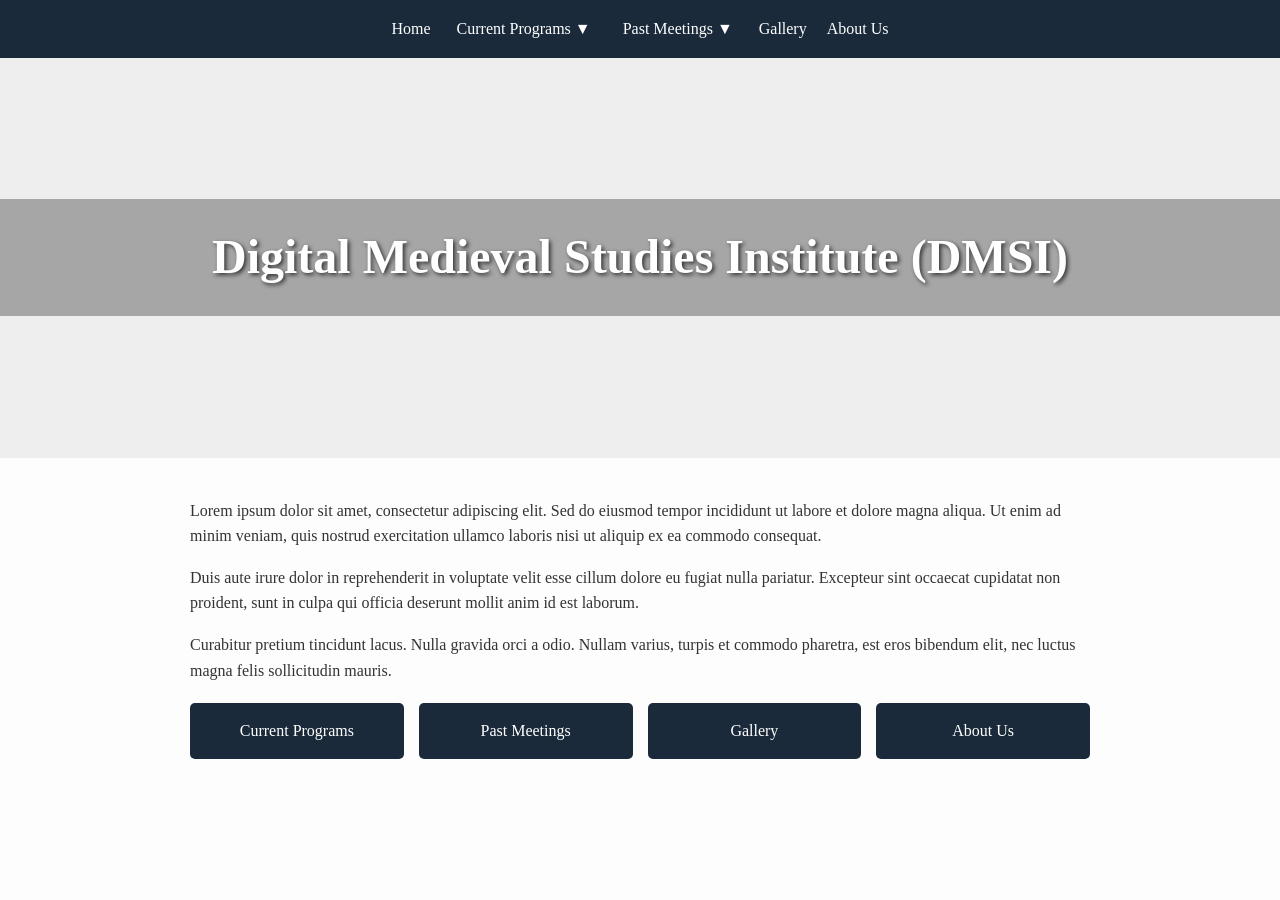
==== index.html @ 6b71382d "Add initial HTML structure for the homepage" ====
<!DOCTYPE html>
<html lang="en">
<head>
    <link rel="stylesheet" href="style.css">
    <title>DMSI | Home</title>
</head>
<body>
    <nav class="navbar">
        <a href="index.html">Home</a>
        <div class="dropdown">
            <button class="dropbtn">Current Programs ▼</button>
            <div class="dropdown-content">
                <a href="kalamazoo-2026.html">Kalamazoo 2026</a>
                <a href="leeds-2026.html">Leeds 2026</a>
            </div>
        </div>
        <div class="dropdown">
            <button class="dropbtn">Past Meetings ▼</button>
            <div class="dropdown-content">
                <a href="past-meetings.html">All Past Meetings</a>
                <a href="harvard-2025.html">Harvard 2025</a>
                <a href="leeds-2025.html">Leeds 2025</a>
            </div>
        </div>
        <a href="gallery.html">Gallery</a>
        <a href="about.html">About Us</a>
    </nav>

    <header class="hero" style="background-image: url('logo.png');">
        <h1>Digital Medieval Studies Institute (DMSI)</h1>
    </header>

    <main class="container">
        <p>Lorem ipsum dolor sit amet, consectetur adipiscing elit. Sed do eiusmod tempor incididunt ut labore et dolore magna aliqua. Ut enim ad minim veniam, quis nostrud exercitation ullamco laboris nisi ut aliquip ex ea commodo consequat.</p>
        <p>Duis aute irure dolor in reprehenderit in voluptate velit esse cillum dolore eu fugiat nulla pariatur. Excepteur sint occaecat cupidatat non proident, sunt in culpa qui officia deserunt mollit anim id est laborum.</p>
        <p>Curabitur pretium tincidunt lacus. Nulla gravida orci a odio. Nullam varius, turpis et commodo pharetra, est eros bibendum elit, nec luctus magna felis sollicitudin mauris.</p>
        
        <div class="btn-grid">
            <a href="kalamazoo-2026.html" class="button">Current Programs</a>
            <a href="past-meetings.html" class="button">Past Meetings</a>
            <a href="gallery.html" class="button">Gallery</a>
            <a href="about.html" class="button">About Us</a>
        </div>
    </main>
</body>
</html>
---- style.css ----
body { font-family: 'Georgia', serif; line-height: 1.6; margin: 0; color: #333; background: #fdfdfd; }
.navbar { background: #1a2a3a; padding: 1rem; display: flex; gap: 20px; justify-content: center; position: sticky; top: 0; z-index: 1000; }
.navbar a, .dropbtn { color: white; text-decoration: none; font-size: 16px; background: none; border: none; cursor: pointer; font-family: inherit; }
.dropdown { position: relative; display: inline-block; }
.dropdown-content { display: none; position: absolute; background: #f9f9f9; min-width: 200px; box-shadow: 0px 8px 16px rgba(0,0,0,0.2); z-index: 1; }
.dropdown-content a { color: #1a2a3a; padding: 12px 16px; display: block; text-align: left; }
.dropdown-content a:hover { background-color: #eee; }
.dropdown:hover .dropdown-content { display: block; }
.hero { background: #eee; height: 400px; display: flex; align-items: center; justify-content: center; background-size: cover; background-position: center; color: white; text-align: center; }
.hero h1 { font-size: 3rem; text-shadow: 2px 2px 4px rgba(0,0,0,0.7); background: rgba(0,0,0,0.3); padding: 20px; width: 100%; }
.container { max-width: 900px; margin: 40px auto; padding: 0 20px; }
.btn-grid { display: grid; grid-template-columns: repeat(auto-fit, minmax(200px, 1fr)); gap: 15px; margin-top: 20px; }
.button { background: #1a2a3a; color: white; padding: 15px; text-align: center; text-decoration: none; border-radius: 5px; }
.bio-section { display: flex; align-items: center; gap: 20px; margin-bottom: 40px; }
.bio-thumb { width: 150px; height: 150px; border-radius: 50%; object-fit: cover; }
footer { text-align: center; padding: 40px; font-size: 0.9rem; color: #777; }
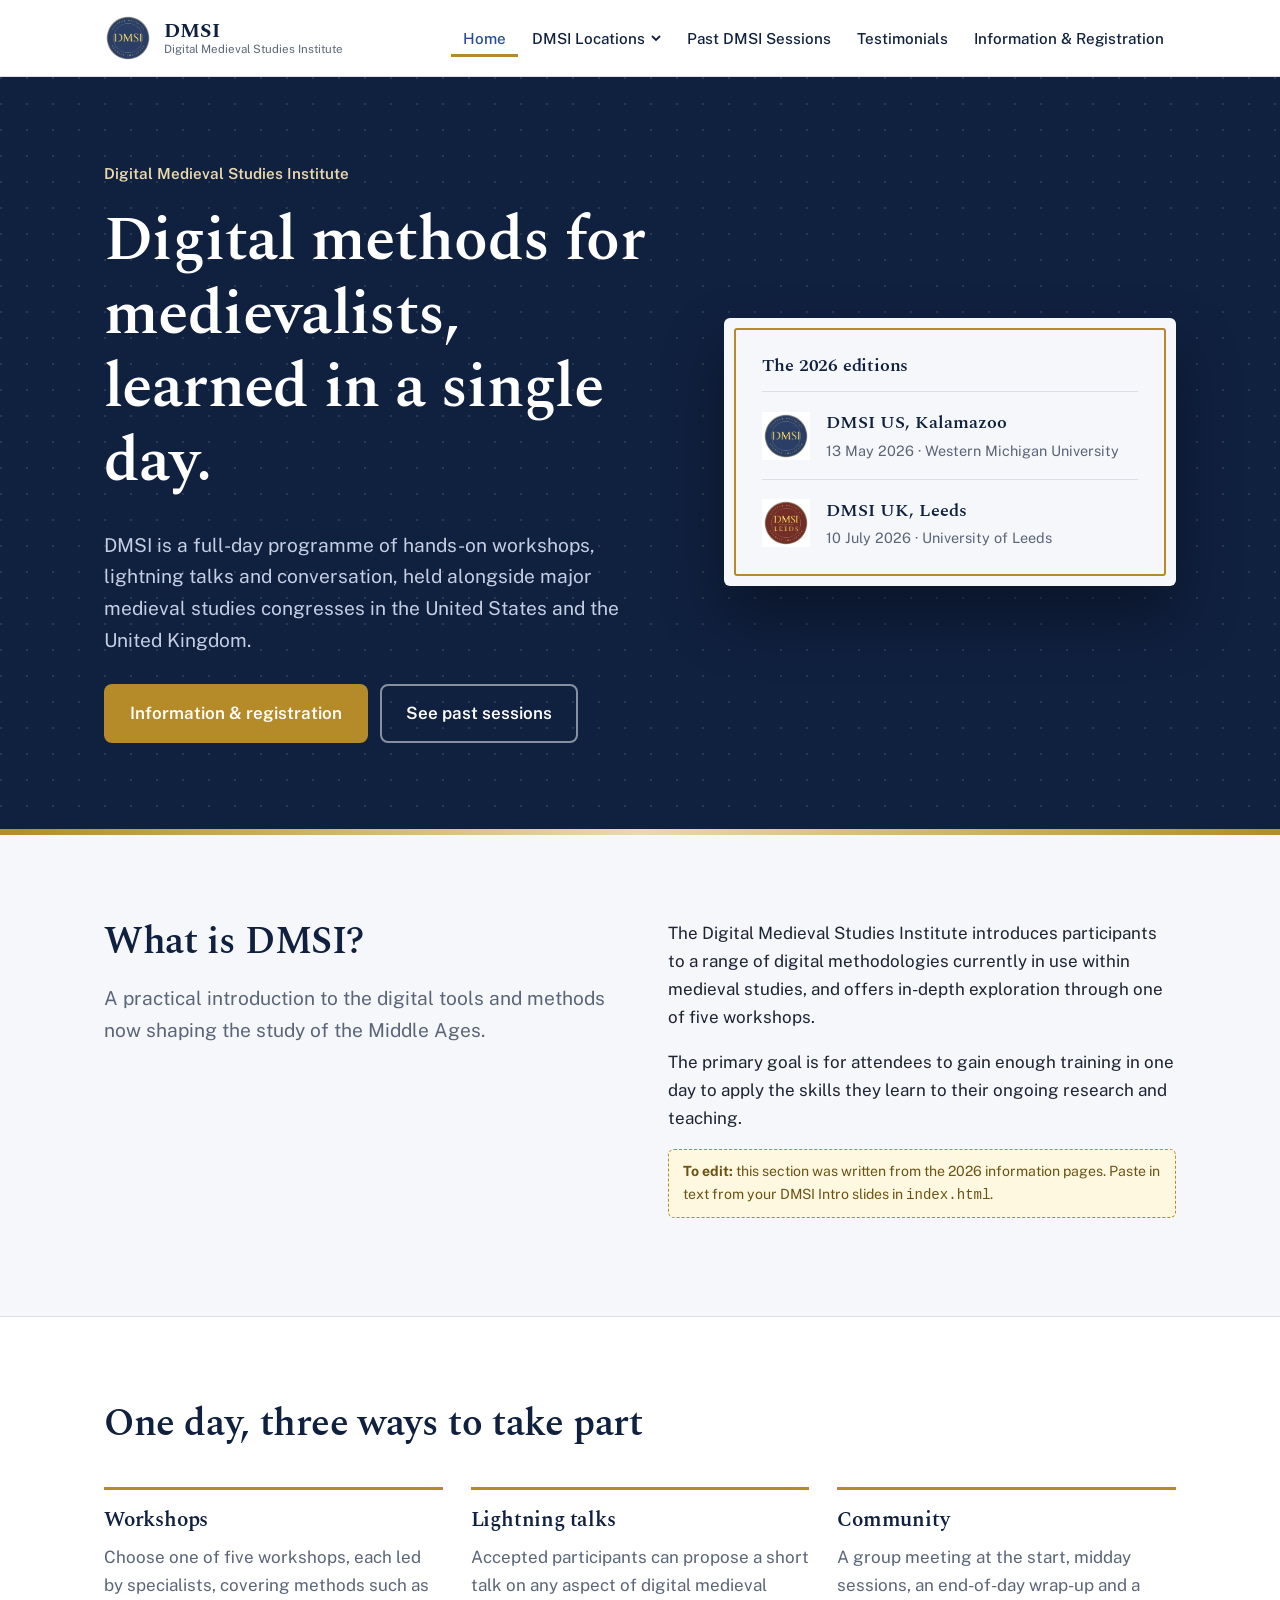
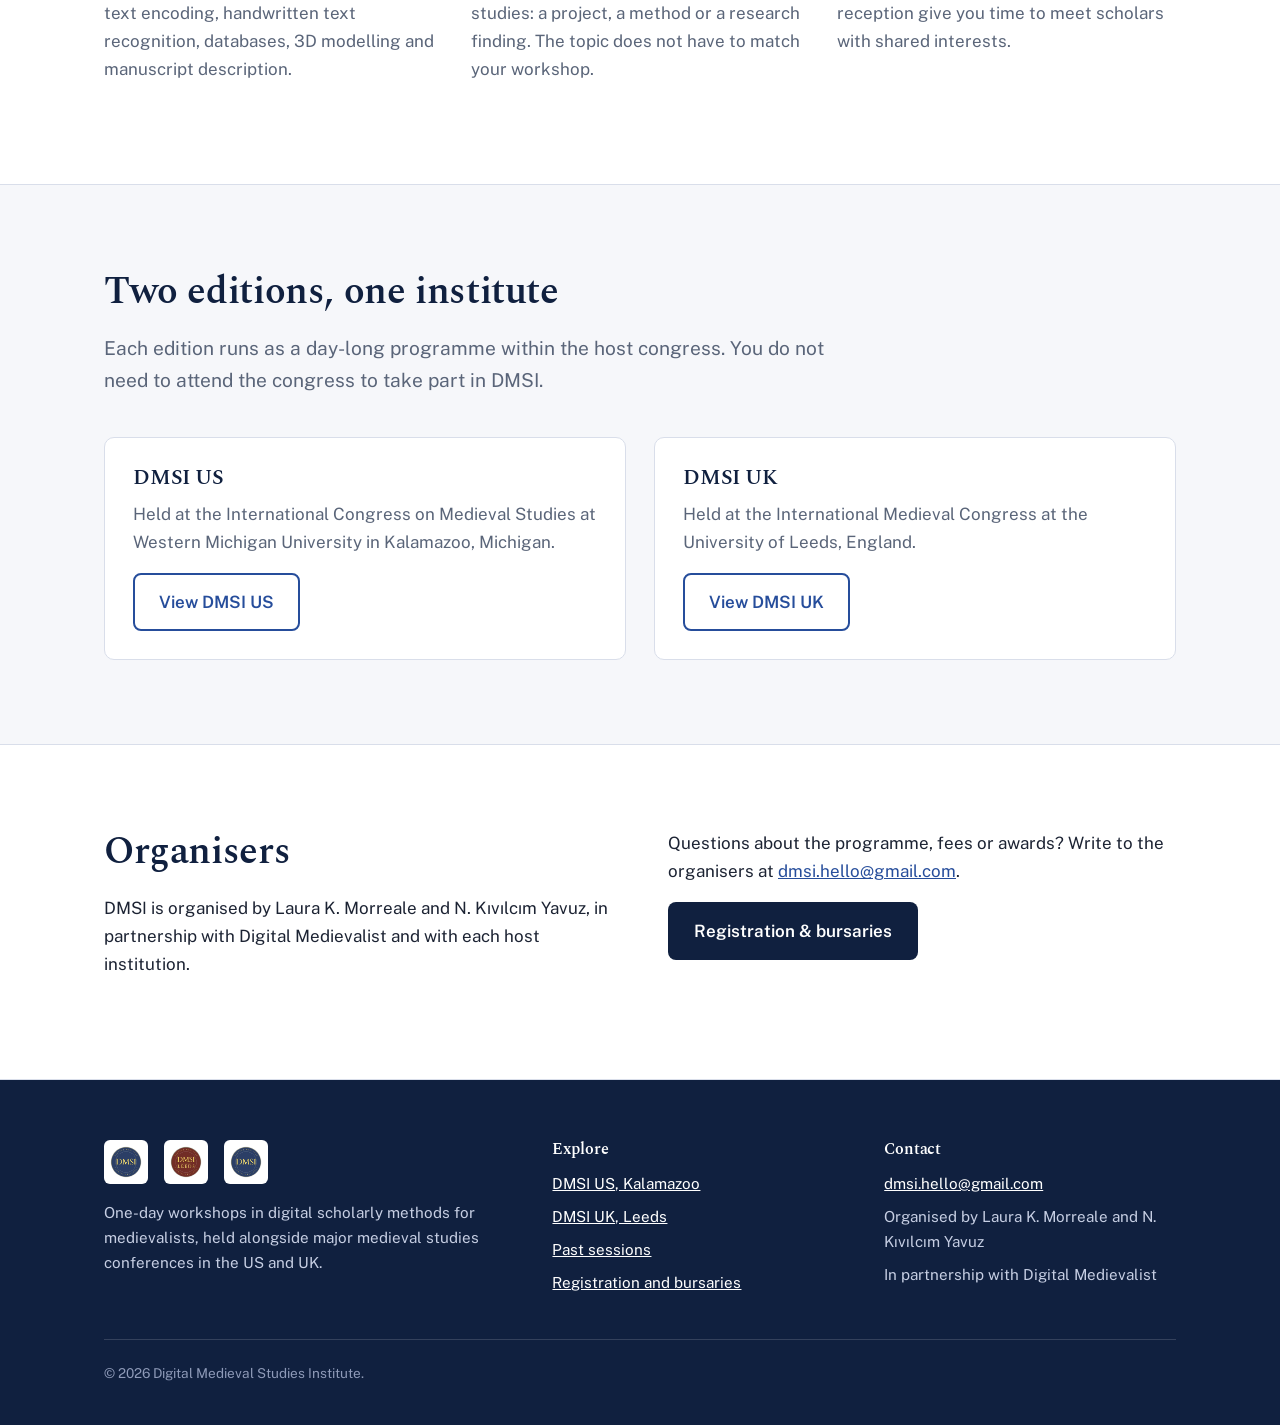
==== commit ff64e410: "Add files via upload" ====
--- a/index.html
+++ b/index.html
@@ -1,46 +1,109 @@
 <!DOCTYPE html>
 <html lang="en">
 <head>
-    <link rel="stylesheet" href="style.css">
-    <title>DMSI | Home</title>
+<meta charset="utf-8">
+<meta name="viewport" content="width=device-width, initial-scale=1">
+<title>Digital Medieval Studies Institute (DMSI)</title>
+<meta name="description" content="One-day workshops in digital scholarly methods for medievalists, held in the US at Kalamazoo and in the UK at Leeds.">
+<link rel="preconnect" href="https://fonts.googleapis.com">
+<link rel="preconnect" href="https://fonts.gstatic.com" crossorigin>
+<link href="https://fonts.googleapis.com/css2?family=Public+Sans:wght@400;500;600&family=Spectral:ital,wght@0,400;0,600;0,700;1,400&display=swap" rel="stylesheet">
+<link rel="stylesheet" href="css/style.css">
 </head>
-<body>
-    <nav class="navbar">
-        <a href="index.html">Home</a>
-        <div class="dropdown">
-            <button class="dropbtn">Current Programs ▼</button>
-            <div class="dropdown-content">
-                <a href="kalamazoo-2026.html">Kalamazoo 2026</a>
-                <a href="leeds-2026.html">Leeds 2026</a>
-            </div>
-        </div>
-        <div class="dropdown">
-            <button class="dropbtn">Past Meetings ▼</button>
-            <div class="dropdown-content">
-                <a href="past-meetings.html">All Past Meetings</a>
-                <a href="harvard-2025.html">Harvard 2025</a>
-                <a href="leeds-2025.html">Leeds 2025</a>
-            </div>
-        </div>
-        <a href="gallery.html">Gallery</a>
-        <a href="about.html">About Us</a>
-    </nav>
+<body data-page="home">
+<div id="site-header"></div>
+<main id="main">
 
-    <header class="hero" style="background-image: url('logo.png');">
-        <h1>Digital Medieval Studies Institute (DMSI)</h1>
-    </header>
+<section class="hero">
+  <div class="wrap">
+    <div>
+      <p class="kicker">Digital Medieval Studies Institute</p>
+      <h1>Digital methods for medievalists, learned in a single day.</h1>
+      <p class="lede">DMSI is a full-day programme of hands-on workshops, lightning talks and conversation, held alongside major medieval studies congresses in the United States and the United Kingdom.</p>
+      <div class="btn-row">
+        <a class="btn btn-gold" href="register.html">Information &amp; registration</a>
+        <a class="btn btn-line" href="past-sessions.html">See past sessions</a>
+      </div>
+    </div>
+    <aside class="folio" aria-label="2026 editions">
+      <div class="folio-inner">
+        <h2>The 2026 editions</h2>
+        <a class="folio-item" href="locations.html#us">
+          <img src="assets/kalamazoo-logo.png" alt="" onerror="this.style.display='none'">
+          <div><div class="folio-title">DMSI US, Kalamazoo</div><div class="folio-meta">13 May 2026 &middot; Western Michigan University</div></div>
+        </a>
+        <a class="folio-item" href="locations.html#uk">
+          <img src="assets/leeds-logo.png" alt="" onerror="this.style.display='none'">
+          <div><div class="folio-title">DMSI UK, Leeds</div><div class="folio-meta">10 July 2026 &middot; University of Leeds</div></div>
+        </a>
+      </div>
+    </aside>
+  </div>
+</section>
 
-    <main class="container">
-        <p>Lorem ipsum dolor sit amet, consectetur adipiscing elit. Sed do eiusmod tempor incididunt ut labore et dolore magna aliqua. Ut enim ad minim veniam, quis nostrud exercitation ullamco laboris nisi ut aliquip ex ea commodo consequat.</p>
-        <p>Duis aute irure dolor in reprehenderit in voluptate velit esse cillum dolore eu fugiat nulla pariatur. Excepteur sint occaecat cupidatat non proident, sunt in culpa qui officia deserunt mollit anim id est laborum.</p>
-        <p>Curabitur pretium tincidunt lacus. Nulla gravida orci a odio. Nullam varius, turpis et commodo pharetra, est eros bibendum elit, nec luctus magna felis sollicitudin mauris.</p>
-        
-        <div class="btn-grid">
-            <a href="kalamazoo-2026.html" class="button">Current Programs</a>
-            <a href="past-meetings.html" class="button">Past Meetings</a>
-            <a href="gallery.html" class="button">Gallery</a>
-            <a href="about.html" class="button">About Us</a>
-        </div>
-    </main>
+<section class="block">
+  <div class="wrap">
+    <div class="split">
+      <div>
+        <h2>What is DMSI?</h2>
+        <!-- EDIT: replace this text with wording from the DMSI Intro PowerPoint -->
+        <p class="lede">A practical introduction to the digital tools and methods now shaping the study of the Middle Ages.</p>
+      </div>
+      <div>
+        <p>The Digital Medieval Studies Institute introduces participants to a range of digital methodologies currently in use within medieval studies, and offers in-depth exploration through one of five workshops.</p>
+        <p>The primary goal is for attendees to gain enough training in one day to apply the skills they learn to their ongoing research and teaching.</p>
+        <p class="placeholder-note"><strong>To edit:</strong> this section was written from the 2026 information pages. Paste in text from your DMSI Intro slides in <code>index.html</code>.</p>
+      </div>
+    </div>
+  </div>
+</section>
+
+<section class="block alt">
+  <div class="wrap">
+    <div class="section-head"><h2>One day, three ways to take part</h2></div>
+    <div class="grid g3">
+      <div class="pillar"><h3>Workshops</h3><p>Choose one of five workshops, each led by specialists, covering methods such as text encoding, handwritten text recognition, databases, 3D modelling and manuscript description.</p></div>
+      <div class="pillar"><h3>Lightning talks</h3><p>Accepted participants can propose a short talk on any aspect of digital medieval studies: a project, a method or a research finding. The topic does not have to match your workshop.</p></div>
+      <div class="pillar"><h3>Community</h3><p>A group meeting at the start, midday sessions, an end-of-day wrap-up and a reception give you time to meet scholars with shared interests.</p></div>
+    </div>
+  </div>
+</section>
+
+<section class="block">
+  <div class="wrap">
+    <div class="section-head"><h2>Two editions, one institute</h2><p class="lede">Each edition runs as a day-long programme within the host congress. You do not need to attend the congress to take part in DMSI.</p></div>
+    <div class="grid g2">
+      <div class="card">
+        <h3>DMSI US</h3>
+        <p>Held at the International Congress on Medieval Studies at Western Michigan University in Kalamazoo, Michigan.</p>
+        <a class="btn btn-outline" href="locations.html#us">View DMSI US</a>
+      </div>
+      <div class="card">
+        <h3>DMSI UK</h3>
+        <p>Held at the International Medieval Congress at the University of Leeds, England.</p>
+        <a class="btn btn-outline" href="locations.html#uk">View DMSI UK</a>
+      </div>
+    </div>
+  </div>
+</section>
+
+<section class="block alt">
+  <div class="wrap">
+    <div class="split">
+      <div>
+        <h2>Organisers</h2>
+        <p>DMSI is organised by Laura K. Morreale and N. Kıvılcım Yavuz, in partnership with Digital Medievalist and with each host institution.</p>
+      </div>
+      <div>
+        <p>Questions about the programme, fees or awards? Write to the organisers at <a href="mailto:dmsi.hello@gmail.com">dmsi.hello@gmail.com</a>.</p>
+        <div class="btn-row" style="margin-top:8px"><a class="btn btn-dark" href="register.html">Registration &amp; bursaries</a></div>
+      </div>
+    </div>
+  </div>
+</section>
+
+</main>
+<div id="site-footer"></div>
+<script src="js/main.js"></script>
 </body>
 </html>
--- a/css/style.css
+++ b/css/style.css
@@ -0,0 +1,195 @@
+:root{
+  --ink:#10203f; --lapis:#264d9b; --lapis-deep:#0d2459; --gold:#b58b2a; --gold-soft:#e9d9ac;
+  --paper:#f6f7fa; --vellum:#eceff6; --white:#fff; --text:#1c2333; --muted:#5a6579; --line:#d9deea;
+  --uk:#7a2e3a; --us:#1f4f8f;
+  --serif:"Spectral",Georgia,"Times New Roman",serif; --sans:"Public Sans",system-ui,-apple-system,"Segoe UI",sans-serif;
+  --max:1120px;
+}
+*{box-sizing:border-box}
+html{scroll-behavior:smooth}
+@media (prefers-reduced-motion:reduce){html{scroll-behavior:auto}*{animation:none!important;transition:none!important}}
+body{margin:0;font-family:var(--sans);color:var(--text);background:var(--paper);line-height:1.65;font-size:17px;-webkit-font-smoothing:antialiased}
+img{max-width:100%;display:block}
+a{color:var(--lapis)}
+a:hover{color:var(--lapis-deep)}
+:focus-visible{outline:3px solid var(--gold);outline-offset:3px;border-radius:3px}
+.wrap{max-width:var(--max);margin:0 auto;padding:0 24px}
+.skip{position:absolute;left:-999px;top:0;background:var(--white);padding:10px 16px;z-index:100}
+.skip:focus{left:8px;top:8px}
+
+h1,h2,h3,h4{font-family:var(--serif);color:var(--ink);line-height:1.18;margin:0 0 .5em;font-weight:600;letter-spacing:-.01em}
+h1{font-size:clamp(2.3rem,5.2vw,3.9rem)}
+h2{font-size:clamp(1.7rem,3.2vw,2.4rem)}
+h3{font-size:1.3rem}
+p{margin:0 0 1em;max-width:68ch}
+.lede{font-size:1.2rem;color:var(--muted);max-width:60ch}
+
+/* Header */
+.site-header{position:sticky;top:0;z-index:50;background:rgba(255,255,255,.97);backdrop-filter:blur(8px);border-bottom:1px solid var(--line)}
+.site-header .wrap{display:flex;align-items:center;justify-content:space-between;gap:20px;min-height:76px}
+.brand{display:flex;align-items:center;gap:12px;text-decoration:none;color:var(--ink)}
+.brand img{height:48px;width:auto}
+.brand-text{font-family:var(--serif);font-weight:700;font-size:1.25rem;letter-spacing:.01em;line-height:1.2}
+.brand-text small{display:block;font-family:var(--sans);font-weight:400;font-size:.72rem;color:var(--muted);letter-spacing:0}
+.nav{display:flex;align-items:center;gap:6px}
+.nav>ul{list-style:none;display:flex;gap:2px;margin:0;padding:0;align-items:center}
+.nav a,.nav button.dd-btn{font:500 .95rem var(--sans);color:var(--ink);text-decoration:none;padding:10px 12px;border-radius:6px;background:none;border:0;cursor:pointer;display:inline-flex;align-items:center;gap:6px}
+.nav a:hover,.nav button.dd-btn:hover{background:var(--vellum)}
+.nav>ul>li>a[aria-current="page"],.nav .has-dd.current>button{color:var(--lapis);box-shadow:inset 0 -3px 0 var(--gold);border-radius:0}
+.has-dd{position:relative}
+.dd-btn .chev{width:10px;height:10px;transition:transform .2s}
+.has-dd.open .chev{transform:rotate(180deg)}
+.dd-menu{display:none;position:absolute;right:0;top:calc(100% + 8px);min-width:310px;background:var(--white);border:1px solid var(--line);border-radius:10px;box-shadow:0 14px 40px rgba(16,32,63,.14);padding:8px;list-style:none;margin:0}
+.has-dd.open .dd-menu{display:block}
+.dd-menu a{display:flex;gap:12px;align-items:center;padding:12px;border-radius:8px;width:100%}
+.dd-menu img{height:34px;width:34px;object-fit:contain}
+.dd-menu strong{display:block;font-family:var(--serif);font-size:1.05rem}
+.dd-menu span{display:block;font-size:.82rem;color:var(--muted);font-weight:400}
+.menu-toggle{display:none;background:none;border:1px solid var(--line);border-radius:8px;padding:9px 12px;font:600 .9rem var(--sans);color:var(--ink);cursor:pointer}
+@media (max-width:900px){
+  .menu-toggle{display:block}
+  .nav{display:none;position:absolute;left:0;right:0;top:100%;background:var(--white);border-bottom:1px solid var(--line);padding:12px 24px 20px;flex-direction:column;align-items:stretch}
+  .nav.open{display:flex}
+  .nav>ul{flex-direction:column;align-items:stretch}
+  .nav a,.nav button.dd-btn{width:100%;justify-content:space-between}
+  .dd-menu{position:static;box-shadow:none;border:0;border-left:3px solid var(--gold-soft);border-radius:0;margin:0 0 6px 12px;min-width:0}
+}
+
+/* Hero */
+.hero{background:var(--ink);color:#e8ecf6;position:relative;overflow:hidden;
+  background-image:radial-gradient(circle at 1px 1px,rgba(233,217,172,.13) 1px,transparent 0);background-size:26px 26px}
+.hero::after{content:"";position:absolute;inset:auto 0 0 0;height:6px;background:linear-gradient(90deg,var(--gold),var(--gold-soft),var(--gold))}
+.hero .wrap{display:grid;grid-template-columns:1.25fr 1fr;gap:56px;padding-top:84px;padding-bottom:92px;align-items:center}
+.hero h1{color:#fff}
+.hero .lede{color:#c6cee3}
+.hero .kicker{color:var(--gold-soft);font-weight:600;font-size:.95rem;margin-bottom:18px}
+.btn{display:inline-block;padding:13px 24px;border-radius:8px;font-weight:600;text-decoration:none;border:2px solid transparent;transition:background .2s,color .2s,border-color .2s}
+.btn-gold{background:var(--gold);color:#fff}
+.btn-gold:hover{background:#9c761f;color:#fff}
+.btn-line{border-color:rgba(255,255,255,.5);color:#fff}
+.btn-line:hover{background:#fff;color:var(--ink)}
+.btn-dark{background:var(--ink);color:#fff}
+.btn-dark:hover{background:var(--lapis-deep);color:#fff}
+.btn-outline{border-color:var(--lapis);color:var(--lapis)}
+.btn-outline:hover{background:var(--lapis);color:#fff}
+.btn[aria-disabled="true"]{background:var(--vellum);color:var(--muted);border-color:var(--line);pointer-events:none}
+.btn-row{display:flex;gap:12px;flex-wrap:wrap;margin-top:28px}
+
+/* The folio: upcoming editions */
+.folio{background:var(--paper);color:var(--text);border-radius:6px;padding:10px;box-shadow:0 30px 60px rgba(0,0,0,.35)}
+.folio-inner{border:2px solid var(--gold);border-radius:3px;padding:26px 26px 8px}
+.folio h2{font-size:1.15rem;margin-bottom:14px;color:var(--ink)}
+.folio-item{display:grid;grid-template-columns:auto 1fr;gap:16px;padding:16px 0;border-top:1px solid var(--line);text-decoration:none;color:inherit;align-items:center}
+.folio-item:hover .folio-title{color:var(--lapis)}
+.folio-item img{height:48px;width:48px;object-fit:contain}
+.folio-title{font-family:var(--serif);font-weight:600;font-size:1.15rem;color:var(--ink)}
+.folio-meta{font-size:.9rem;color:var(--muted)}
+@media (max-width:900px){.hero .wrap{grid-template-columns:1fr;padding-top:56px;padding-bottom:64px;gap:40px}}
+
+/* Sections */
+section.block{padding:84px 0}
+section.block.alt{background:var(--white);border-block:1px solid var(--line)}
+.section-head{margin-bottom:40px}
+.grid{display:grid;gap:28px}
+.g3{grid-template-columns:repeat(3,1fr)}
+.g2{grid-template-columns:repeat(2,1fr)}
+@media (max-width:900px){.g3,.g2{grid-template-columns:1fr}}
+.pillar{border-top:3px solid var(--gold);padding-top:18px}
+.pillar p{color:var(--muted)}
+.split{display:grid;grid-template-columns:1fr 1fr;gap:56px;align-items:start}
+@media (max-width:900px){.split{grid-template-columns:1fr;gap:32px}}
+.placeholder-note{background:#fff8e1;border:1px dashed var(--gold);padding:10px 14px;border-radius:6px;font-size:.88rem;color:#6b5314;max-width:68ch}
+
+/* Page header */
+.page-head{background:var(--ink);color:#fff;padding:64px 0 56px;border-bottom:6px solid var(--gold);
+  background-image:radial-gradient(circle at 1px 1px,rgba(233,217,172,.12) 1px,transparent 0);background-size:26px 26px}
+.page-head h1{color:#fff;font-size:clamp(2rem,4.4vw,3.1rem);margin-bottom:10px}
+.page-head p{color:#c6cee3;font-size:1.15rem;margin:0}
+
+/* Tabs */
+.tablist{display:flex;gap:8px;border-bottom:2px solid var(--line);margin-bottom:36px;flex-wrap:wrap}
+.tab{font:600 1.02rem var(--sans);padding:14px 22px;background:none;border:0;border-bottom:4px solid transparent;margin-bottom:-2px;cursor:pointer;color:var(--muted);display:flex;gap:10px;align-items:center}
+.tab img{height:26px;width:26px;object-fit:contain}
+.tab:hover{color:var(--ink)}
+.tab[aria-selected="true"]{color:var(--ink);border-bottom-color:var(--gold)}
+.tabpanel[hidden]{display:none}
+.edition-banner{display:grid;grid-template-columns:1fr auto;gap:32px;align-items:center;margin-bottom:36px}
+.edition-banner img{height:96px;width:auto;max-width:200px;object-fit:contain}
+@media (max-width:700px){.edition-banner{grid-template-columns:1fr}}
+.facts{display:grid;grid-template-columns:repeat(auto-fit,minmax(200px,1fr));gap:1px;background:var(--line);border:1px solid var(--line);border-radius:10px;overflow:hidden;margin:24px 0 40px}
+.facts div{background:var(--white);padding:18px 20px}
+.facts dt{font-size:.82rem;color:var(--muted);margin-bottom:2px}
+.facts dd{margin:0;font-family:var(--serif);font-size:1.15rem;color:var(--ink);font-weight:600}
+.workshop{background:var(--white);border:1px solid var(--line);border-left:5px solid var(--us);border-radius:8px;padding:22px 24px}
+.tabpanel[data-edition="uk"] .workshop{border-left-color:var(--uk)}
+.workshop h3{margin-bottom:6px}
+.workshop .by{font-size:.92rem;color:var(--lapis-deep);font-weight:600;margin-bottom:10px}
+.workshop p{color:var(--muted);margin:0;font-size:.98rem}
+.schedule{list-style:none;padding:0;margin:0;border:1px solid var(--line);border-radius:10px;background:var(--white);overflow:hidden}
+.schedule li{display:grid;grid-template-columns:150px 1fr;padding:12px 20px;border-top:1px solid var(--line)}
+.schedule li:first-child{border-top:0}
+.schedule time{font-weight:600;color:var(--ink);font-variant-numeric:tabular-nums}
+.credits{font-size:.95rem;color:var(--muted)}
+.sub{margin:48px 0 18px}
+
+/* Timeline */
+.filters{display:flex;gap:8px;margin-bottom:36px;flex-wrap:wrap}
+.chip{font:600 .92rem var(--sans);padding:9px 18px;border-radius:99px;border:1.5px solid var(--line);background:var(--white);color:var(--ink);cursor:pointer}
+.chip[aria-pressed="true"]{background:var(--ink);border-color:var(--ink);color:#fff}
+.timeline{list-style:none;margin:0;padding:0;position:relative}
+.timeline::before{content:"";position:absolute;left:11px;top:6px;bottom:6px;width:2px;background:var(--line)}
+.session{position:relative;padding:0 0 40px 48px}
+.session[hidden]{display:none}
+.session::before{content:"";position:absolute;left:3px;top:7px;width:18px;height:18px;border-radius:50%;background:var(--white);border:4px solid var(--us)}
+.session[data-region="uk"]::before{border-color:var(--uk)}
+.session-card{background:var(--white);border:1px solid var(--line);border-radius:10px;padding:26px 28px}
+.session-top{display:flex;justify-content:space-between;gap:16px;flex-wrap:wrap;align-items:baseline;margin-bottom:6px}
+.tag{font-size:.8rem;font-weight:600;padding:3px 10px;border-radius:99px;background:var(--vellum);color:var(--us)}
+.session[data-region="uk"] .tag{color:var(--uk);background:#f6e9eb}
+.session h3{margin:0}
+.session .when{color:var(--muted);font-size:.95rem;margin-bottom:14px}
+details{margin-top:14px;border-top:1px solid var(--line);padding-top:12px}
+summary{cursor:pointer;font-weight:600;color:var(--lapis)}
+details ul{margin:12px 0 0;padding-left:20px;color:var(--muted)}
+details li{margin-bottom:6px}
+
+/* Testimonials */
+.quote-hero{background:var(--lapis-deep);color:#fff;border-radius:12px;padding:56px;display:grid;grid-template-columns:auto 1fr;gap:36px;align-items:center}
+.quote-hero .avatar{width:150px;height:150px;border-radius:50%;object-fit:cover;border:4px solid var(--gold);background:var(--ink)}
+.quote-hero blockquote{margin:0;font-family:var(--serif);font-size:clamp(1.3rem,2.6vw,1.9rem);line-height:1.4}
+.quote-hero cite{display:block;margin-top:18px;font:500 .98rem var(--sans);color:var(--gold-soft);font-style:normal}
+@media (max-width:700px){.quote-hero{grid-template-columns:1fr;padding:32px}}
+.quote{background:var(--white);border:1px solid var(--line);border-radius:10px;padding:28px;display:flex;flex-direction:column;gap:18px;margin:0}
+.quote blockquote{margin:0;font-family:var(--serif);font-size:1.15rem;line-height:1.55}
+.quote blockquote::before{content:"\201C";font-size:3rem;line-height:0;color:var(--gold);display:block;height:20px}
+.quote footer{display:flex;gap:14px;align-items:center;margin-top:auto}
+.quote footer img,.quote footer .avatar{width:52px;height:52px;border-radius:50%;object-fit:cover;background:var(--vellum)}
+.quote footer b{display:block;color:var(--ink)}
+.quote footer span{font-size:.88rem;color:var(--muted)}
+.photo-grid{display:grid;grid-template-columns:repeat(auto-fill,minmax(240px,1fr));gap:16px}
+.photo-grid figure{margin:0}
+.photo-grid img,.ph{width:100%;aspect-ratio:4/3;object-fit:cover;border-radius:8px;background:var(--vellum);border:1px solid var(--line)}
+.ph{display:flex;align-items:center;justify-content:center;color:var(--muted);font-size:.9rem;text-align:center;padding:16px}
+.photo-grid figcaption{font-size:.88rem;color:var(--muted);margin-top:8px}
+
+/* Callouts and cards */
+.callout{border-radius:10px;padding:22px 26px;background:var(--vellum);border-left:5px solid var(--gold);margin-bottom:24px}
+.callout.closed{background:#f6e9eb;border-left-color:var(--uk)}
+.callout p:last-child{margin:0}
+.steps{padding-left:20px;color:var(--muted)}
+.steps li{margin-bottom:8px}
+.card{background:var(--white);border:1px solid var(--line);border-radius:10px;padding:28px}
+.card h3{margin-bottom:10px}
+.card p{color:var(--muted)}
+
+/* Footer */
+.site-footer{background:var(--ink);color:#c6cee3;padding:60px 0 28px;font-size:.95rem}
+.site-footer a{color:#fff}
+.foot-grid{display:grid;grid-template-columns:1.4fr 1fr 1fr;gap:40px;padding-bottom:36px;border-bottom:1px solid rgba(255,255,255,.15)}
+@media (max-width:800px){.foot-grid{grid-template-columns:1fr}}
+.site-footer h4{color:#fff;font-size:1rem;margin-bottom:12px}
+.site-footer ul{list-style:none;padding:0;margin:0}
+.site-footer li{margin-bottom:8px}
+.foot-logos{display:flex;gap:16px;align-items:center;margin-bottom:16px}
+.foot-logos img{height:44px;width:auto;background:#fff;border-radius:6px;padding:5px}
+.fine{padding-top:22px;font-size:.85rem;color:#8e9ab8}
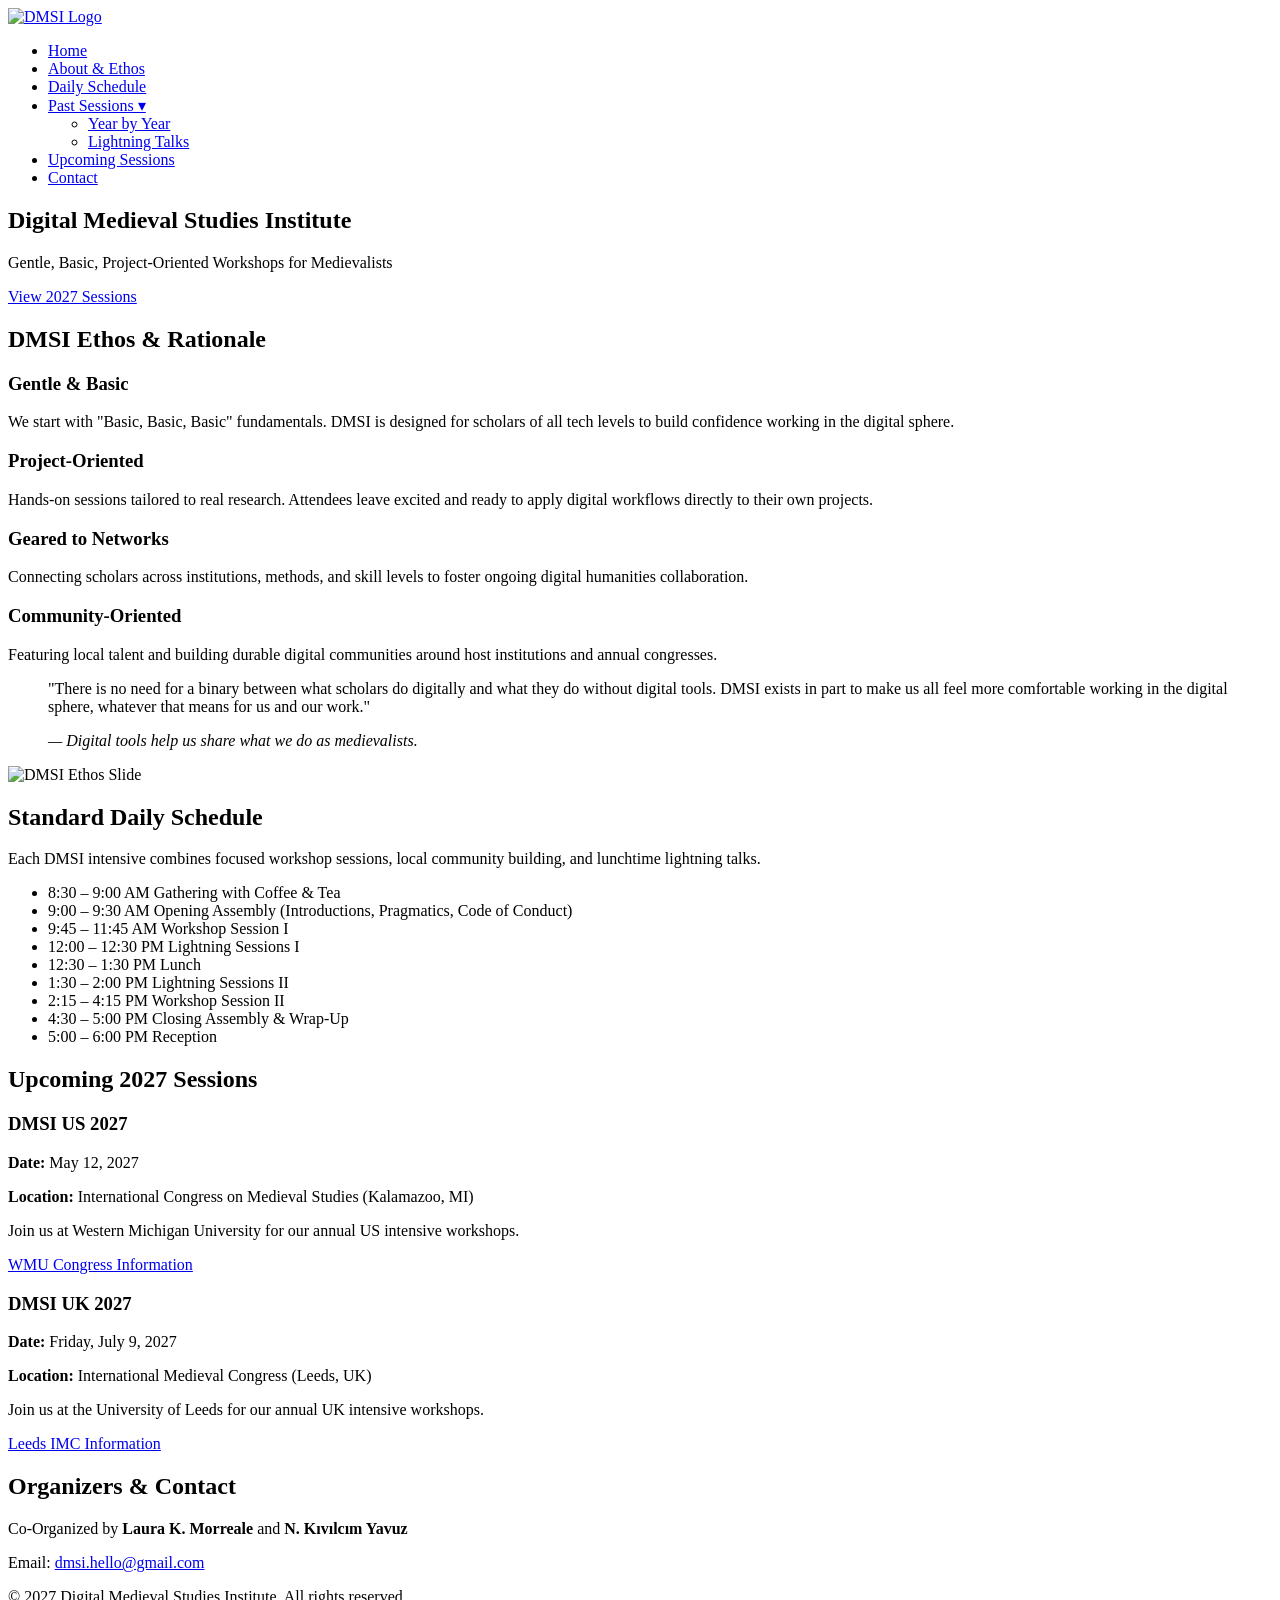
==== commit 1311aa7c: "Refactor index.html structure and styles" ====
--- a/index.html
+++ b/index.html
@@ -1,109 +1,143 @@
 <!DOCTYPE html>
 <html lang="en">
 <head>
-<meta charset="utf-8">
-<meta name="viewport" content="width=device-width, initial-scale=1">
-<title>Digital Medieval Studies Institute (DMSI)</title>
-<meta name="description" content="One-day workshops in digital scholarly methods for medievalists, held in the US at Kalamazoo and in the UK at Leeds.">
-<link rel="preconnect" href="https://fonts.googleapis.com">
-<link rel="preconnect" href="https://fonts.gstatic.com" crossorigin>
-<link href="https://fonts.googleapis.com/css2?family=Public+Sans:wght@400;500;600&family=Spectral:ital,wght@0,400;0,600;0,700;1,400&display=swap" rel="stylesheet">
-<link rel="stylesheet" href="css/style.css">
+  <meta charset="UTF-8">
+  <meta name="viewport" content="width=device-width, initial-scale=1.0">
+  <title>Digital Medieval Studies Institute (DMSI)</title>
+  <link rel="stylesheet" href="styles.css">
 </head>
-<body data-page="home">
-<div id="site-header"></div>
-<main id="main">
+<body>
 
-<section class="hero">
-  <div class="wrap">
-    <div>
-      <p class="kicker">Digital Medieval Studies Institute</p>
-      <h1>Digital methods for medievalists, learned in a single day.</h1>
-      <p class="lede">DMSI is a full-day programme of hands-on workshops, lightning talks and conversation, held alongside major medieval studies congresses in the United States and the United Kingdom.</p>
-      <div class="btn-row">
-        <a class="btn btn-gold" href="register.html">Information &amp; registration</a>
-        <a class="btn btn-line" href="past-sessions.html">See past sessions</a>
+  <!-- Header & Navigation -->
+  <header>
+    <div class="container">
+      <div class="logo">
+        <a href="index.html">
+          <img src="assets/images/dmsi-logo.png" alt="DMSI Logo" width="150">
+        </a>
+      </div>
+      <nav class="navbar">
+        <ul class="nav-menu">
+          <li><a href="index.html" class="active">Home</a></li>
+          <li><a href="#about">About & Ethos</a></li>
+          <li><a href="#schedule">Daily Schedule</a></li>
+          
+          <!-- Past Sessions Dropdown -->
+          <li class="nav-item dropdown">
+            <a href="#" class="dropdown-toggle">Past Sessions &#9662;</a>
+            <ul class="dropdown-menu">
+              <li><a href="past-sessions-year-by-year.html">Year by Year</a></li>
+              <li><a href="lightning-talks.html">Lightning Talks</a></li>
+            </ul>
+          </li>
+
+          <li><a href="#upcoming">Upcoming Sessions</a></li>
+          <li><a href="#contact">Contact</a></li>
+        </ul>
+      </nav>
+    </div>
+  </header>
+
+  <!-- Hero Section -->
+  <section class="hero">
+    <div class="container">
+      <h1>Digital Medieval Studies Institute</h1>
+      <p class="tagline">Gentle, Basic, Project-Oriented Workshops for Medievalists</p>
+      <a href="#upcoming" class="btn">View 2027 Sessions</a>
+    </div>
+  </section>
+
+  <!-- About & Ethos Section -->
+  <section id="about" class="content-section">
+    <div class="container">
+      <h2>DMSI Ethos & Rationale</h2>
+      
+      <div class="ethos-grid">
+        <div class="ethos-card">
+          <h3>Gentle &amp; Basic</h3>
+          <p>We start with "Basic, Basic, Basic" fundamentals. DMSI is designed for scholars of all tech levels to build confidence working in the digital sphere.</p>
+        </div>
+        <div class="ethos-card">
+          <h3>Project-Oriented</h3>
+          <p>Hands-on sessions tailored to real research. Attendees leave excited and ready to apply digital workflows directly to their own projects.</p>
+        </div>
+        <div class="ethos-card">
+          <h3>Geared to Networks</h3>
+          <p>Connecting scholars across institutions, methods, and skill levels to foster ongoing digital humanities collaboration.</p>
+        </div>
+        <div class="ethos-card">
+          <h3>Community-Oriented</h3>
+          <p>Featuring local talent and building durable digital communities around host institutions and annual congresses.</p>
+        </div>
+      </div>
+
+      <blockquote class="ethos-quote">
+        <p>"There is no need for a binary between what scholars do digitally and what they do without digital tools. DMSI exists in part to make us all feel more comfortable working in the digital sphere, whatever that means for us and our work."</p>
+        <cite>&mdash; Digital tools help us share what we do as medievalists.</cite>
+      </blockquote>
+
+      <div class="slide-image-wrapper">
+        <img src="assets/images/dmsi-ethos-slide.jpg" alt="DMSI Ethos Slide" class="featured-img">
       </div>
     </div>
-    <aside class="folio" aria-label="2026 editions">
-      <div class="folio-inner">
-        <h2>The 2026 editions</h2>
-        <a class="folio-item" href="locations.html#us">
-          <img src="assets/kalamazoo-logo.png" alt="" onerror="this.style.display='none'">
-          <div><div class="folio-title">DMSI US, Kalamazoo</div><div class="folio-meta">13 May 2026 &middot; Western Michigan University</div></div>
-        </a>
-        <a class="folio-item" href="locations.html#uk">
-          <img src="assets/leeds-logo.png" alt="" onerror="this.style.display='none'">
-          <div><div class="folio-title">DMSI UK, Leeds</div><div class="folio-meta">10 July 2026 &middot; University of Leeds</div></div>
-        </a>
-      </div>
-    </aside>
-  </div>
-</section>
+  </section>
 
-<section class="block">
-  <div class="wrap">
-    <div class="split">
-      <div>
-        <h2>What is DMSI?</h2>
-        <!-- EDIT: replace this text with wording from the DMSI Intro PowerPoint -->
-        <p class="lede">A practical introduction to the digital tools and methods now shaping the study of the Middle Ages.</p>
-      </div>
-      <div>
-        <p>The Digital Medieval Studies Institute introduces participants to a range of digital methodologies currently in use within medieval studies, and offers in-depth exploration through one of five workshops.</p>
-        <p>The primary goal is for attendees to gain enough training in one day to apply the skills they learn to their ongoing research and teaching.</p>
-        <p class="placeholder-note"><strong>To edit:</strong> this section was written from the 2026 information pages. Paste in text from your DMSI Intro slides in <code>index.html</code>.</p>
+  <!-- Standard Schedule Section -->
+  <section id="schedule" class="content-section bg-light">
+    <div class="container">
+      <h2>Standard Daily Schedule</h2>
+      <p>Each DMSI intensive combines focused workshop sessions, local community building, and lunchtime lightning talks.</p>
+      
+      <ul class="schedule-list">
+        <li><span class="time">8:30 &ndash; 9:00 AM</span> <span class="event">Gathering with Coffee &amp; Tea</span></li>
+        <li><span class="time">9:00 &ndash; 9:30 AM</span> <span class="event">Opening Assembly (Introductions, Pragmatics, Code of Conduct)</span></li>
+        <li><span class="time">9:45 &ndash; 11:45 AM</span> <span class="event">Workshop Session I</span></li>
+        <li><span class="time">12:00 &ndash; 12:30 PM</span> <span class="event">Lightning Sessions I</span></li>
+        <li><span class="time">12:30 &ndash; 1:30 PM</span> <span class="event">Lunch</span></li>
+        <li><span class="time">1:30 &ndash; 2:00 PM</span> <span class="event">Lightning Sessions II</span></li>
+        <li><span class="time">2:15 &ndash; 4:15 PM</span> <span class="event">Workshop Session II</span></li>
+        <li><span class="time">4:30 &ndash; 5:00 PM</span> <span class="event">Closing Assembly &amp; Wrap-Up</span></li>
+        <li><span class="time">5:00 &ndash; 6:00 PM</span> <span class="event">Reception</span></li>
+      </ul>
+    </div>
+  </section>
+
+  <!-- Upcoming 2027 Sessions Section -->
+  <section id="upcoming" class="content-section">
+    <div class="container">
+      <h2>Upcoming 2027 Sessions</h2>
+      
+      <div class="event-cards">
+        <!-- DMSI US 2027 -->
+        <div class="card">
+          <h3>DMSI US 2027</h3>
+          <p class="event-date"><strong>Date:</strong> May 12, 2027</p>
+          <p class="event-location"><strong>Location:</strong> International Congress on Medieval Studies (Kalamazoo, MI)</p>
+          <p>Join us at Western Michigan University for our annual US intensive workshops.</p>
+          <a href="https://wmich.edu/medievalcongress/dmsi" target="_blank" rel="noopener" class="btn btn-secondary">WMU Congress Information</a>
+        </div>
+
+        <!-- DMSI UK 2027 -->
+        <div class="card">
+          <h3>DMSI UK 2027</h3>
+          <p class="event-date"><strong>Date:</strong> Friday, July 9, 2027</p>
+          <p class="event-location"><strong>Location:</strong> International Medieval Congress (Leeds, UK)</p>
+          <p>Join us at the University of Leeds for our annual UK intensive workshops.</p>
+          <a href="https://www.imc.leeds.ac.uk/imc-2027/" target="_blank" rel="noopener" class="btn btn-secondary">Leeds IMC Information</a>
+        </div>
       </div>
     </div>
-  </div>
-</section>
+  </section>
 
-<section class="block alt">
-  <div class="wrap">
-    <div class="section-head"><h2>One day, three ways to take part</h2></div>
-    <div class="grid g3">
-      <div class="pillar"><h3>Workshops</h3><p>Choose one of five workshops, each led by specialists, covering methods such as text encoding, handwritten text recognition, databases, 3D modelling and manuscript description.</p></div>
-      <div class="pillar"><h3>Lightning talks</h3><p>Accepted participants can propose a short talk on any aspect of digital medieval studies: a project, a method or a research finding. The topic does not have to match your workshop.</p></div>
-      <div class="pillar"><h3>Community</h3><p>A group meeting at the start, midday sessions, an end-of-day wrap-up and a reception give you time to meet scholars with shared interests.</p></div>
+  <!-- Contact & Organizers Section -->
+  <footer id="contact">
+    <div class="container">
+      <h2>Organizers & Contact</h2>
+      <p>Co-Organized by <strong>Laura K. Morreale</strong> and <strong>N. Kıvılcım Yavuz</strong></p>
+      <p>Email: <a href="mailto:dmsi.hello@gmail.com">dmsi.hello@gmail.com</a></p>
+      <p class="copyright">&copy; 2027 Digital Medieval Studies Institute. All rights reserved.</p>
     </div>
-  </div>
-</section>
+  </footer>
 
-<section class="block">
-  <div class="wrap">
-    <div class="section-head"><h2>Two editions, one institute</h2><p class="lede">Each edition runs as a day-long programme within the host congress. You do not need to attend the congress to take part in DMSI.</p></div>
-    <div class="grid g2">
-      <div class="card">
-        <h3>DMSI US</h3>
-        <p>Held at the International Congress on Medieval Studies at Western Michigan University in Kalamazoo, Michigan.</p>
-        <a class="btn btn-outline" href="locations.html#us">View DMSI US</a>
-      </div>
-      <div class="card">
-        <h3>DMSI UK</h3>
-        <p>Held at the International Medieval Congress at the University of Leeds, England.</p>
-        <a class="btn btn-outline" href="locations.html#uk">View DMSI UK</a>
-      </div>
-    </div>
-  </div>
-</section>
-
-<section class="block alt">
-  <div class="wrap">
-    <div class="split">
-      <div>
-        <h2>Organisers</h2>
-        <p>DMSI is organised by Laura K. Morreale and N. Kıvılcım Yavuz, in partnership with Digital Medievalist and with each host institution.</p>
-      </div>
-      <div>
-        <p>Questions about the programme, fees or awards? Write to the organisers at <a href="mailto:dmsi.hello@gmail.com">dmsi.hello@gmail.com</a>.</p>
-        <div class="btn-row" style="margin-top:8px"><a class="btn btn-dark" href="register.html">Registration &amp; bursaries</a></div>
-      </div>
-    </div>
-  </div>
-</section>
-
-</main>
-<div id="site-footer"></div>
-<script src="js/main.js"></script>
 </body>
 </html>
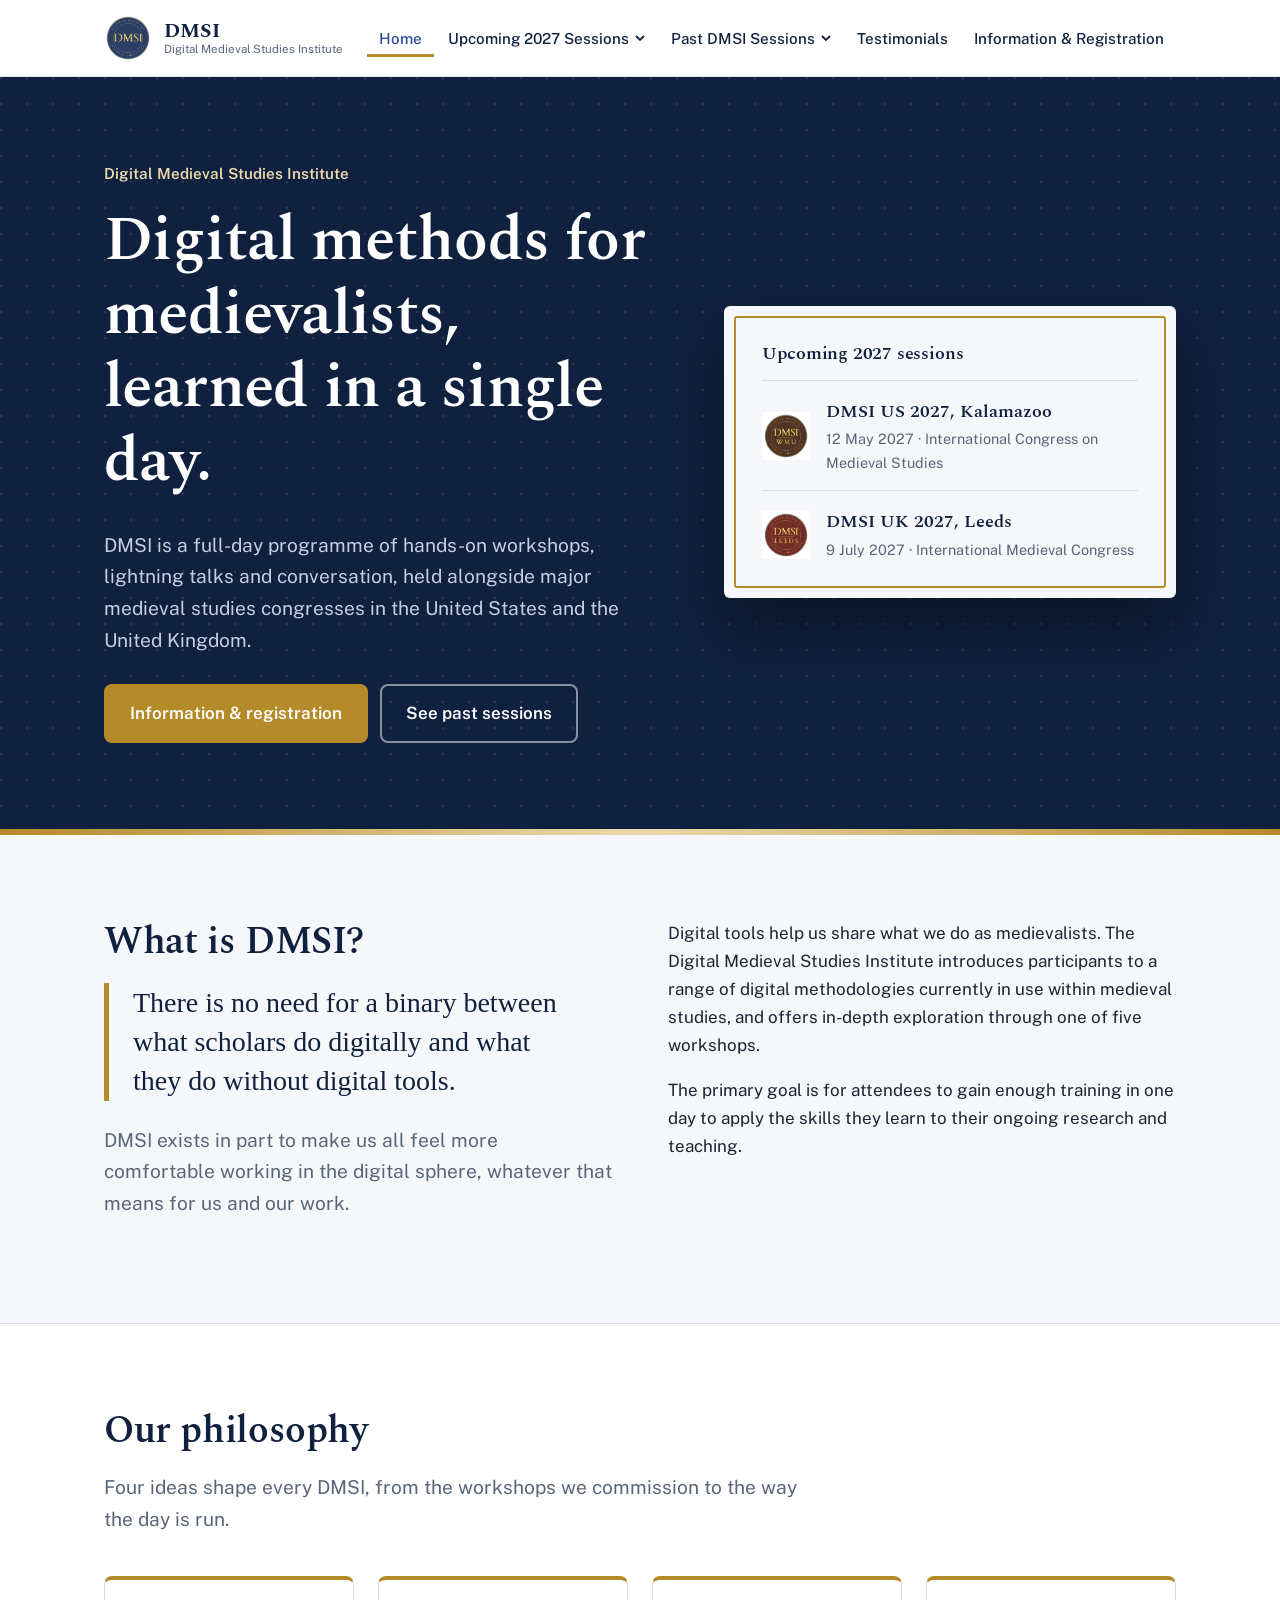
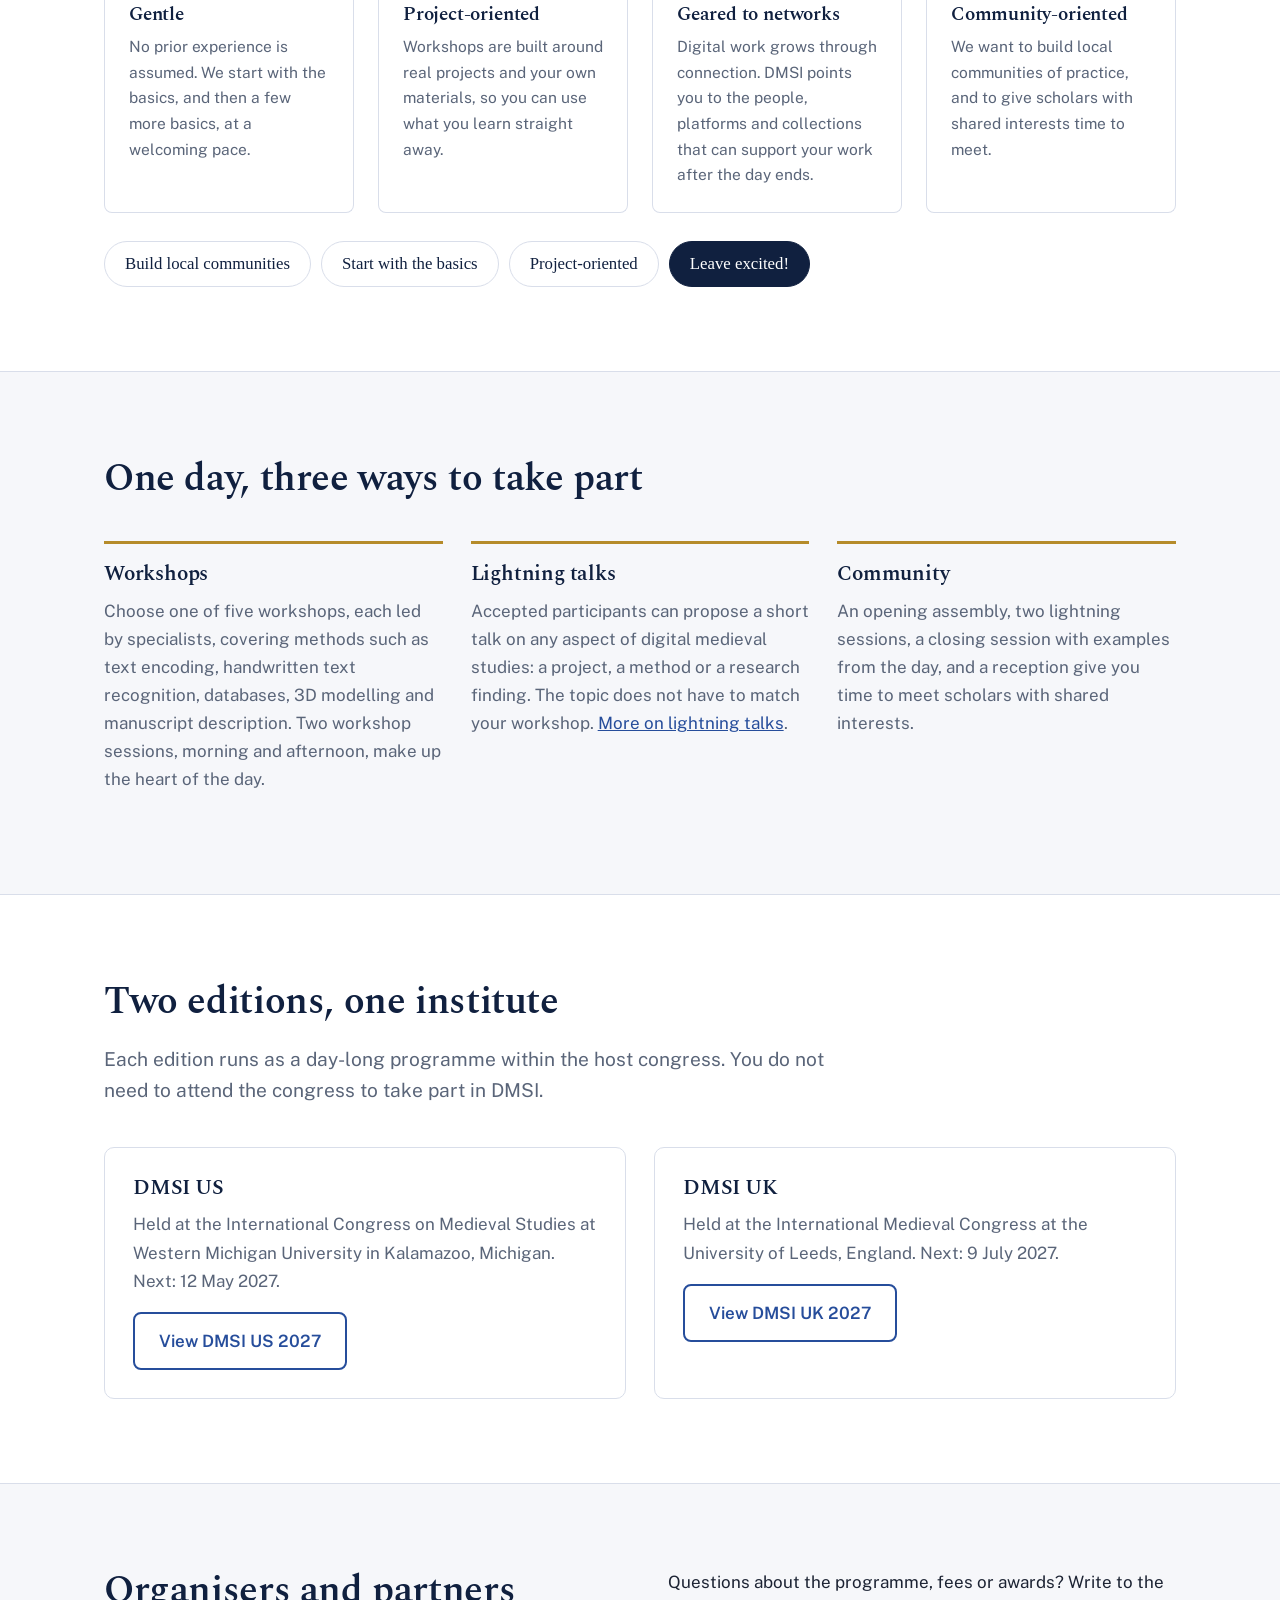
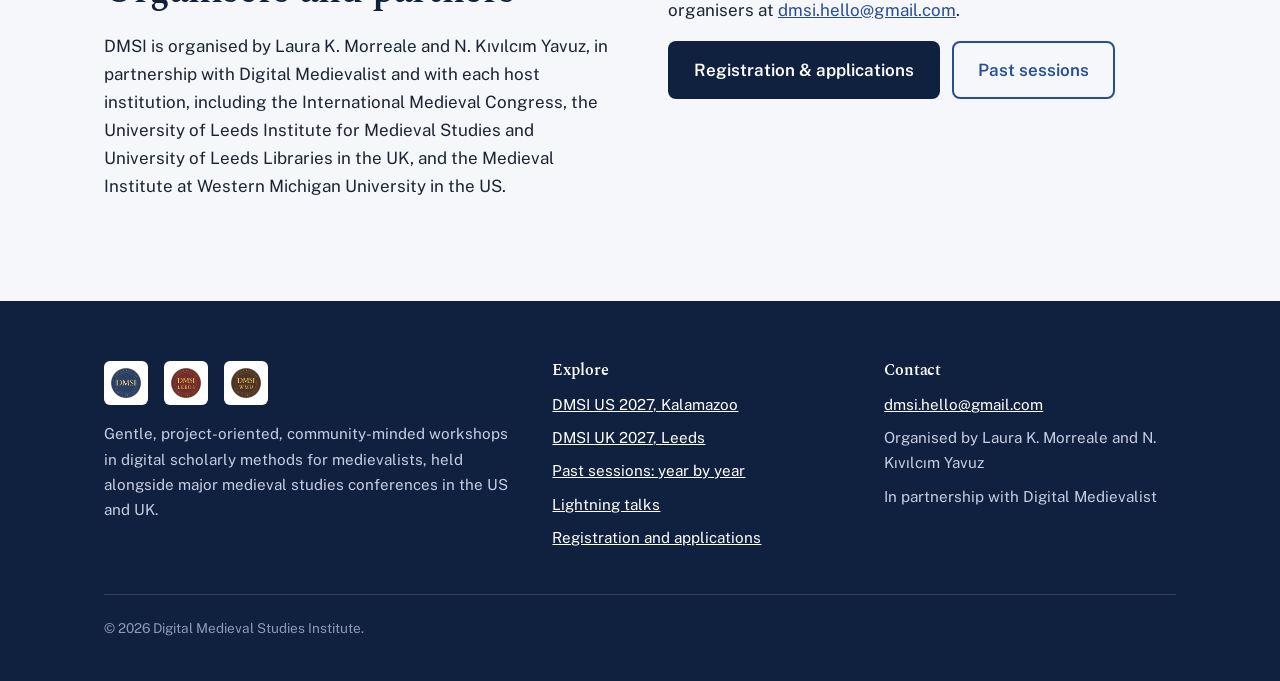
==== commit 670106af: "Replace site with 2027 version: galleries, apply form config, new menus" ====
--- a/index.html
+++ b/index.html
@@ -1,143 +1,130 @@
 <!DOCTYPE html>
 <html lang="en">
 <head>
-  <meta charset="UTF-8">
-  <meta name="viewport" content="width=device-width, initial-scale=1.0">
-  <title>Digital Medieval Studies Institute (DMSI)</title>
-  <link rel="stylesheet" href="styles.css">
+<meta charset="utf-8">
+<meta name="viewport" content="width=device-width, initial-scale=1">
+<title>Digital Medieval Studies Institute (DMSI)</title>
+<meta name="description" content="Gentle, project-oriented one-day workshops in digital scholarly methods for medievalists, held in the US at Kalamazoo and in the UK at Leeds.">
+<link rel="preconnect" href="https://fonts.googleapis.com">
+<link rel="preconnect" href="https://fonts.gstatic.com" crossorigin>
+<link href="https://fonts.googleapis.com/css2?family=Public+Sans:wght@400;500;600&family=Spectral:ital,wght@0,400;0,600;0,700;1,400&display=swap" rel="stylesheet">
+<link rel="stylesheet" href="css/style.css">
 </head>
-<body>
+<body data-page="home">
+<div id="site-header"></div>
+<main id="main">
 
-  <!-- Header & Navigation -->
-  <header>
-    <div class="container">
-      <div class="logo">
-        <a href="index.html">
-          <img src="assets/images/dmsi-logo.png" alt="DMSI Logo" width="150">
+<section class="hero">
+  <div class="wrap">
+    <div>
+      <p class="kicker">Digital Medieval Studies Institute</p>
+      <h1>Digital methods for medievalists, learned in a single day.</h1>
+      <p class="lede">DMSI is a full-day programme of hands-on workshops, lightning talks and conversation, held alongside major medieval studies congresses in the United States and the United Kingdom.</p>
+      <div class="btn-row">
+        <a class="btn btn-gold" href="register.html">Information &amp; registration</a>
+        <a class="btn btn-line" href="past-sessions.html">See past sessions</a>
+      </div>
+    </div>
+    <aside class="folio" aria-label="Upcoming 2027 sessions">
+      <div class="folio-inner">
+        <h2>Upcoming 2027 sessions</h2>
+        <a class="folio-item" href="locations.html#us">
+          <img src="assets/kalamazoo-logo.png" alt="" onerror="this.style.display='none'">
+          <div><div class="folio-title">DMSI US 2027, Kalamazoo</div><div class="folio-meta">12 May 2027 &middot; International Congress on Medieval Studies</div></div>
+        </a>
+        <a class="folio-item" href="locations.html#uk">
+          <img src="assets/leeds-logo.png" alt="" onerror="this.style.display='none'">
+          <div><div class="folio-title">DMSI UK 2027, Leeds</div><div class="folio-meta">9 July 2027 &middot; International Medieval Congress</div></div>
         </a>
       </div>
-      <nav class="navbar">
-        <ul class="nav-menu">
-          <li><a href="index.html" class="active">Home</a></li>
-          <li><a href="#about">About & Ethos</a></li>
-          <li><a href="#schedule">Daily Schedule</a></li>
-          
-          <!-- Past Sessions Dropdown -->
-          <li class="nav-item dropdown">
-            <a href="#" class="dropdown-toggle">Past Sessions &#9662;</a>
-            <ul class="dropdown-menu">
-              <li><a href="past-sessions-year-by-year.html">Year by Year</a></li>
-              <li><a href="lightning-talks.html">Lightning Talks</a></li>
-            </ul>
-          </li>
+    </aside>
+  </div>
+</section>
 
-          <li><a href="#upcoming">Upcoming Sessions</a></li>
-          <li><a href="#contact">Contact</a></li>
-        </ul>
-      </nav>
-    </div>
-  </header>
-
-  <!-- Hero Section -->
-  <section class="hero">
-    <div class="container">
-      <h1>Digital Medieval Studies Institute</h1>
-      <p class="tagline">Gentle, Basic, Project-Oriented Workshops for Medievalists</p>
-      <a href="#upcoming" class="btn">View 2027 Sessions</a>
-    </div>
-  </section>
-
-  <!-- About & Ethos Section -->
-  <section id="about" class="content-section">
-    <div class="container">
-      <h2>DMSI Ethos & Rationale</h2>
-      
-      <div class="ethos-grid">
-        <div class="ethos-card">
-          <h3>Gentle &amp; Basic</h3>
-          <p>We start with "Basic, Basic, Basic" fundamentals. DMSI is designed for scholars of all tech levels to build confidence working in the digital sphere.</p>
-        </div>
-        <div class="ethos-card">
-          <h3>Project-Oriented</h3>
-          <p>Hands-on sessions tailored to real research. Attendees leave excited and ready to apply digital workflows directly to their own projects.</p>
-        </div>
-        <div class="ethos-card">
-          <h3>Geared to Networks</h3>
-          <p>Connecting scholars across institutions, methods, and skill levels to foster ongoing digital humanities collaboration.</p>
-        </div>
-        <div class="ethos-card">
-          <h3>Community-Oriented</h3>
-          <p>Featuring local talent and building durable digital communities around host institutions and annual congresses.</p>
-        </div>
+<section class="block">
+  <div class="wrap">
+    <div class="split">
+      <div>
+        <h2>What is DMSI?</h2>
+        <p class="pullquote">There is no need for a binary between what scholars do digitally and what they do without digital tools.</p>
+        <p class="lede">DMSI exists in part to make us all feel more comfortable working in the digital sphere, whatever that means for us and our work.</p>
       </div>
-
-      <blockquote class="ethos-quote">
-        <p>"There is no need for a binary between what scholars do digitally and what they do without digital tools. DMSI exists in part to make us all feel more comfortable working in the digital sphere, whatever that means for us and our work."</p>
-        <cite>&mdash; Digital tools help us share what we do as medievalists.</cite>
-      </blockquote>
-
-      <div class="slide-image-wrapper">
-        <img src="assets/images/dmsi-ethos-slide.jpg" alt="DMSI Ethos Slide" class="featured-img">
+      <div>
+        <p>Digital tools help us share what we do as medievalists. The Digital Medieval Studies Institute introduces participants to a range of digital methodologies currently in use within medieval studies, and offers in-depth exploration through one of five workshops.</p>
+        <p>The primary goal is for attendees to gain enough training in one day to apply the skills they learn to their ongoing research and teaching.</p>
       </div>
     </div>
-  </section>
+  </div>
+</section>
 
-  <!-- Standard Schedule Section -->
-  <section id="schedule" class="content-section bg-light">
-    <div class="container">
-      <h2>Standard Daily Schedule</h2>
-      <p>Each DMSI intensive combines focused workshop sessions, local community building, and lunchtime lightning talks.</p>
-      
-      <ul class="schedule-list">
-        <li><span class="time">8:30 &ndash; 9:00 AM</span> <span class="event">Gathering with Coffee &amp; Tea</span></li>
-        <li><span class="time">9:00 &ndash; 9:30 AM</span> <span class="event">Opening Assembly (Introductions, Pragmatics, Code of Conduct)</span></li>
-        <li><span class="time">9:45 &ndash; 11:45 AM</span> <span class="event">Workshop Session I</span></li>
-        <li><span class="time">12:00 &ndash; 12:30 PM</span> <span class="event">Lightning Sessions I</span></li>
-        <li><span class="time">12:30 &ndash; 1:30 PM</span> <span class="event">Lunch</span></li>
-        <li><span class="time">1:30 &ndash; 2:00 PM</span> <span class="event">Lightning Sessions II</span></li>
-        <li><span class="time">2:15 &ndash; 4:15 PM</span> <span class="event">Workshop Session II</span></li>
-        <li><span class="time">4:30 &ndash; 5:00 PM</span> <span class="event">Closing Assembly &amp; Wrap-Up</span></li>
-        <li><span class="time">5:00 &ndash; 6:00 PM</span> <span class="event">Reception</span></li>
-      </ul>
+<section class="block alt">
+  <div class="wrap">
+    <div class="section-head"><h2>Our philosophy</h2><p class="lede">Four ideas shape every DMSI, from the workshops we commission to the way the day is run.</p></div>
+    <div class="values">
+      <div class="value"><h3>Gentle</h3><p>No prior experience is assumed. We start with the basics, and then a few more basics, at a welcoming pace.</p></div>
+      <div class="value"><h3>Project-oriented</h3><p>Workshops are built around real projects and your own materials, so you can use what you learn straight away.</p></div>
+      <div class="value"><h3>Geared to networks</h3><p>Digital work grows through connection. DMSI points you to the people, platforms and collections that can support your work after the day ends.</p></div>
+      <div class="value"><h3>Community-oriented</h3><p>We want to build local communities of practice, and to give scholars with shared interests time to meet.</p></div>
     </div>
-  </section>
+    <ul class="ethos" aria-label="DMSI ethos">
+      <li>Build local communities</li>
+      <li>Start with the basics</li>
+      <li>Project-oriented</li>
+      <li>Leave excited!</li>
+    </ul>
+  </div>
+</section>
 
-  <!-- Upcoming 2027 Sessions Section -->
-  <section id="upcoming" class="content-section">
-    <div class="container">
-      <h2>Upcoming 2027 Sessions</h2>
-      
-      <div class="event-cards">
-        <!-- DMSI US 2027 -->
-        <div class="card">
-          <h3>DMSI US 2027</h3>
-          <p class="event-date"><strong>Date:</strong> May 12, 2027</p>
-          <p class="event-location"><strong>Location:</strong> International Congress on Medieval Studies (Kalamazoo, MI)</p>
-          <p>Join us at Western Michigan University for our annual US intensive workshops.</p>
-          <a href="https://wmich.edu/medievalcongress/dmsi" target="_blank" rel="noopener" class="btn btn-secondary">WMU Congress Information</a>
-        </div>
+<section class="block">
+  <div class="wrap">
+    <div class="section-head"><h2>One day, three ways to take part</h2></div>
+    <div class="grid g3">
+      <div class="pillar"><h3>Workshops</h3><p>Choose one of five workshops, each led by specialists, covering methods such as text encoding, handwritten text recognition, databases, 3D modelling and manuscript description. Two workshop sessions, morning and afternoon, make up the heart of the day.</p></div>
+      <div class="pillar"><h3>Lightning talks</h3><p>Accepted participants can propose a short talk on any aspect of digital medieval studies: a project, a method or a research finding. The topic does not have to match your workshop. <a href="lightning-talks.html">More on lightning talks</a>.</p></div>
+      <div class="pillar"><h3>Community</h3><p>An opening assembly, two lightning sessions, a closing session with examples from the day, and a reception give you time to meet scholars with shared interests.</p></div>
+    </div>
+  </div>
+</section>
 
-        <!-- DMSI UK 2027 -->
-        <div class="card">
-          <h3>DMSI UK 2027</h3>
-          <p class="event-date"><strong>Date:</strong> Friday, July 9, 2027</p>
-          <p class="event-location"><strong>Location:</strong> International Medieval Congress (Leeds, UK)</p>
-          <p>Join us at the University of Leeds for our annual UK intensive workshops.</p>
-          <a href="https://www.imc.leeds.ac.uk/imc-2027/" target="_blank" rel="noopener" class="btn btn-secondary">Leeds IMC Information</a>
+<section class="block alt">
+  <div class="wrap">
+    <div class="section-head"><h2>Two editions, one institute</h2><p class="lede">Each edition runs as a day-long programme within the host congress. You do not need to attend the congress to take part in DMSI.</p></div>
+    <div class="grid g2">
+      <div class="card">
+        <h3>DMSI US</h3>
+        <p>Held at the International Congress on Medieval Studies at Western Michigan University in Kalamazoo, Michigan. Next: 12 May 2027.</p>
+        <a class="btn btn-outline" href="locations.html#us">View DMSI US 2027</a>
+      </div>
+      <div class="card">
+        <h3>DMSI UK</h3>
+        <p>Held at the International Medieval Congress at the University of Leeds, England. Next: 9 July 2027.</p>
+        <a class="btn btn-outline" href="locations.html#uk">View DMSI UK 2027</a>
+      </div>
+    </div>
+  </div>
+</section>
+
+<section class="block">
+  <div class="wrap">
+    <div class="split">
+      <div>
+        <h2>Organisers and partners</h2>
+        <p>DMSI is organised by Laura K. Morreale and N. Kıvılcım Yavuz, in partnership with Digital Medievalist and with each host institution, including the International Medieval Congress, the University of Leeds Institute for Medieval Studies and University of Leeds Libraries in the UK, and the Medieval Institute at Western Michigan University in the US.</p>
+      </div>
+      <div>
+        <p>Questions about the programme, fees or awards? Write to the organisers at <a href="mailto:dmsi.hello@gmail.com">dmsi.hello@gmail.com</a>.</p>
+        <div class="btn-row" style="margin-top:8px">
+          <a class="btn btn-dark" href="register.html">Registration &amp; applications</a>
+          <a class="btn btn-outline" href="past-sessions.html">Past sessions</a>
         </div>
       </div>
     </div>
-  </section>
+  </div>
+</section>
 
-  <!-- Contact & Organizers Section -->
-  <footer id="contact">
-    <div class="container">
-      <h2>Organizers & Contact</h2>
-      <p>Co-Organized by <strong>Laura K. Morreale</strong> and <strong>N. Kıvılcım Yavuz</strong></p>
-      <p>Email: <a href="mailto:dmsi.hello@gmail.com">dmsi.hello@gmail.com</a></p>
-      <p class="copyright">&copy; 2027 Digital Medieval Studies Institute. All rights reserved.</p>
-    </div>
-  </footer>
-
+</main>
+<div id="site-footer"></div>
+<script src="js/config.js"></script>
+<script src="js/main.js"></script>
 </body>
 </html>
--- a/css/style.css
+++ b/css/style.css
@@ -0,0 +1,252 @@
+:root{
+  --ink:#10203f; --lapis:#264d9b; --lapis-deep:#0d2459; --gold:#b58b2a; --gold-soft:#e9d9ac;
+  --paper:#f6f7fa; --vellum:#eceff6; --white:#fff; --text:#1c2333; --muted:#5a6579; --line:#d9deea;
+  --uk:#7a2e3a; --us:#1f4f8f;
+  --serif:"Spectral",Georgia,"Times New Roman",serif; --sans:"Public Sans",system-ui,-apple-system,"Segoe UI",sans-serif;
+  --max:1120px;
+}
+*{box-sizing:border-box}
+html{scroll-behavior:smooth}
+@media (prefers-reduced-motion:reduce){html{scroll-behavior:auto}*{animation:none!important;transition:none!important}}
+body{margin:0;font-family:var(--sans);color:var(--text);background:var(--paper);line-height:1.65;font-size:17px;-webkit-font-smoothing:antialiased}
+img{max-width:100%;display:block}
+a{color:var(--lapis)}
+a:hover{color:var(--lapis-deep)}
+:focus-visible{outline:3px solid var(--gold);outline-offset:3px;border-radius:3px}
+.wrap{max-width:var(--max);margin:0 auto;padding:0 24px}
+.skip{position:absolute;left:-999px;top:0;background:var(--white);padding:10px 16px;z-index:100}
+.skip:focus{left:8px;top:8px}
+
+h1,h2,h3,h4{font-family:var(--serif);color:var(--ink);line-height:1.18;margin:0 0 .5em;font-weight:600;letter-spacing:-.01em}
+h1{font-size:clamp(2.3rem,5.2vw,3.9rem)}
+h2{font-size:clamp(1.7rem,3.2vw,2.4rem)}
+h3{font-size:1.3rem}
+p{margin:0 0 1em;max-width:68ch}
+.lede{font-size:1.2rem;color:var(--muted);max-width:60ch}
+
+/* Header */
+.site-header{position:sticky;top:0;z-index:50;background:rgba(255,255,255,.97);backdrop-filter:blur(8px);border-bottom:1px solid var(--line)}
+.site-header .wrap{display:flex;align-items:center;justify-content:space-between;gap:20px;min-height:76px}
+.brand{display:flex;align-items:center;gap:12px;text-decoration:none;color:var(--ink)}
+.brand img{height:48px;width:auto}
+.brand-text{font-family:var(--serif);font-weight:700;font-size:1.25rem;letter-spacing:.01em;line-height:1.2}
+.brand-text small{display:block;font-family:var(--sans);font-weight:400;font-size:.72rem;color:var(--muted);letter-spacing:0}
+.nav{display:flex;align-items:center;gap:6px}
+.nav>ul{list-style:none;display:flex;gap:2px;margin:0;padding:0;align-items:center}
+.nav a,.nav button.dd-btn{font:500 .95rem var(--sans);color:var(--ink);text-decoration:none;padding:10px 12px;border-radius:6px;background:none;border:0;cursor:pointer;display:inline-flex;align-items:center;gap:6px}
+.nav a:hover,.nav button.dd-btn:hover{background:var(--vellum)}
+.nav>ul>li>a[aria-current="page"],.nav .has-dd.current>button{color:var(--lapis);box-shadow:inset 0 -3px 0 var(--gold);border-radius:0}
+.has-dd{position:relative}
+.dd-btn .chev{width:10px;height:10px;transition:transform .2s}
+.has-dd.open .chev{transform:rotate(180deg)}
+.dd-menu{display:none;position:absolute;right:0;top:calc(100% + 8px);min-width:310px;background:var(--white);border:1px solid var(--line);border-radius:10px;box-shadow:0 14px 40px rgba(16,32,63,.14);padding:8px;list-style:none;margin:0}
+.has-dd.open .dd-menu{display:block}
+.dd-menu a{display:flex;gap:12px;align-items:center;padding:12px;border-radius:8px;width:100%}
+.dd-menu img{height:34px;width:34px;object-fit:contain}
+.dd-menu strong{display:block;font-family:var(--serif);font-size:1.05rem}
+.dd-menu span{display:block;font-size:.82rem;color:var(--muted);font-weight:400}
+.menu-toggle{display:none;background:none;border:1px solid var(--line);border-radius:8px;padding:9px 12px;font:600 .9rem var(--sans);color:var(--ink);cursor:pointer}
+@media (max-width:1180px){
+  .menu-toggle{display:block}
+  .nav{display:none;position:absolute;left:0;right:0;top:100%;background:var(--white);border-bottom:1px solid var(--line);padding:12px 24px 20px;flex-direction:column;align-items:stretch}
+  .nav.open{display:flex}
+  .nav>ul{flex-direction:column;align-items:stretch}
+  .nav a,.nav button.dd-btn{width:100%;justify-content:space-between}
+  .dd-menu{position:static;box-shadow:none;border:0;border-left:3px solid var(--gold-soft);border-radius:0;margin:0 0 6px 12px;min-width:0}
+}
+
+/* Hero */
+.hero{background:var(--ink);color:#e8ecf6;position:relative;overflow:hidden;
+  background-image:radial-gradient(circle at 1px 1px,rgba(233,217,172,.13) 1px,transparent 0);background-size:26px 26px}
+.hero::after{content:"";position:absolute;inset:auto 0 0 0;height:6px;background:linear-gradient(90deg,var(--gold),var(--gold-soft),var(--gold))}
+.hero .wrap{display:grid;grid-template-columns:1.25fr 1fr;gap:56px;padding-top:84px;padding-bottom:92px;align-items:center}
+.hero h1{color:#fff}
+.hero .lede{color:#c6cee3}
+.hero .kicker{color:var(--gold-soft);font-weight:600;font-size:.95rem;margin-bottom:18px}
+.btn{display:inline-block;padding:13px 24px;border-radius:8px;font-weight:600;text-decoration:none;border:2px solid transparent;transition:background .2s,color .2s,border-color .2s}
+.btn-gold{background:var(--gold);color:#fff}
+.btn-gold:hover{background:#9c761f;color:#fff}
+.btn-line{border-color:rgba(255,255,255,.5);color:#fff}
+.btn-line:hover{background:#fff;color:var(--ink)}
+.btn-dark{background:var(--ink);color:#fff}
+.btn-dark:hover{background:var(--lapis-deep);color:#fff}
+.btn-outline{border-color:var(--lapis);color:var(--lapis)}
+.btn-outline:hover{background:var(--lapis);color:#fff}
+.btn[aria-disabled="true"]{background:var(--vellum);color:var(--muted);border-color:var(--line);pointer-events:none}
+.btn-row{display:flex;gap:12px;flex-wrap:wrap;margin-top:28px}
+
+/* The folio: upcoming editions */
+.folio{background:var(--paper);color:var(--text);border-radius:6px;padding:10px;box-shadow:0 30px 60px rgba(0,0,0,.35)}
+.folio-inner{border:2px solid var(--gold);border-radius:3px;padding:26px 26px 8px}
+.folio h2{font-size:1.15rem;margin-bottom:14px;color:var(--ink)}
+.folio-item{display:grid;grid-template-columns:auto 1fr;gap:16px;padding:16px 0;border-top:1px solid var(--line);text-decoration:none;color:inherit;align-items:center}
+.folio-item:hover .folio-title{color:var(--lapis)}
+.folio-item img{height:48px;width:48px;object-fit:contain}
+.folio-title{font-family:var(--serif);font-weight:600;font-size:1.15rem;color:var(--ink)}
+.folio-meta{font-size:.9rem;color:var(--muted)}
+@media (max-width:900px){.hero .wrap{grid-template-columns:1fr;padding-top:56px;padding-bottom:64px;gap:40px}}
+
+/* Sections */
+section.block{padding:84px 0}
+section.block.alt{background:var(--white);border-block:1px solid var(--line)}
+.section-head{margin-bottom:40px}
+.grid{display:grid;gap:28px}
+.g3{grid-template-columns:repeat(3,1fr)}
+.g2{grid-template-columns:repeat(2,1fr)}
+@media (max-width:900px){.g3,.g2{grid-template-columns:1fr}}
+.pillar{border-top:3px solid var(--gold);padding-top:18px}
+.pillar p{color:var(--muted)}
+.split{display:grid;grid-template-columns:1fr 1fr;gap:56px;align-items:start}
+@media (max-width:900px){.split{grid-template-columns:1fr;gap:32px}}
+.placeholder-note{background:#fff8e1;border:1px dashed var(--gold);padding:10px 14px;border-radius:6px;font-size:.88rem;color:#6b5314;max-width:68ch}
+
+/* Page header */
+.page-head{background:var(--ink);color:#fff;padding:64px 0 56px;border-bottom:6px solid var(--gold);
+  background-image:radial-gradient(circle at 1px 1px,rgba(233,217,172,.12) 1px,transparent 0);background-size:26px 26px}
+.page-head h1{color:#fff;font-size:clamp(2rem,4.4vw,3.1rem);margin-bottom:10px}
+.page-head p{color:#c6cee3;font-size:1.15rem;margin:0}
+
+/* Tabs */
+.tablist{display:flex;gap:8px;border-bottom:2px solid var(--line);margin-bottom:36px;flex-wrap:wrap}
+.tab{font:600 1.02rem var(--sans);padding:14px 22px;background:none;border:0;border-bottom:4px solid transparent;margin-bottom:-2px;cursor:pointer;color:var(--muted);display:flex;gap:10px;align-items:center}
+.tab img{height:26px;width:26px;object-fit:contain}
+.tab:hover{color:var(--ink)}
+.tab[aria-selected="true"]{color:var(--ink);border-bottom-color:var(--gold)}
+.tabpanel[hidden]{display:none}
+.edition-banner{display:grid;grid-template-columns:1fr auto;gap:32px;align-items:center;margin-bottom:36px}
+.edition-banner img{height:96px;width:auto;max-width:200px;object-fit:contain}
+@media (max-width:700px){.edition-banner{grid-template-columns:1fr}}
+.facts{display:grid;grid-template-columns:repeat(auto-fit,minmax(200px,1fr));gap:1px;background:var(--line);border:1px solid var(--line);border-radius:10px;overflow:hidden;margin:24px 0 40px}
+.facts div{background:var(--white);padding:18px 20px}
+.facts dt{font-size:.82rem;color:var(--muted);margin-bottom:2px}
+.facts dd{margin:0;font-family:var(--serif);font-size:1.15rem;color:var(--ink);font-weight:600}
+.workshop{background:var(--white);border:1px solid var(--line);border-left:5px solid var(--us);border-radius:8px;padding:22px 24px}
+.tabpanel[data-edition="uk"] .workshop{border-left-color:var(--uk)}
+.workshop h3{margin-bottom:6px}
+.workshop .by{font-size:.92rem;color:var(--lapis-deep);font-weight:600;margin-bottom:10px}
+.workshop p{color:var(--muted);margin:0;font-size:.98rem}
+.schedule{list-style:none;padding:0;margin:0;border:1px solid var(--line);border-radius:10px;background:var(--white);overflow:hidden}
+.schedule li{display:grid;grid-template-columns:150px 1fr;padding:12px 20px;border-top:1px solid var(--line)}
+.schedule li:first-child{border-top:0}
+.schedule time{font-weight:600;color:var(--ink);font-variant-numeric:tabular-nums}
+.credits{font-size:.95rem;color:var(--muted)}
+.sub{margin:48px 0 18px}
+
+/* Timeline */
+.filters{display:flex;gap:8px;margin-bottom:36px;flex-wrap:wrap}
+.chip{font:600 .92rem var(--sans);padding:9px 18px;border-radius:99px;border:1.5px solid var(--line);background:var(--white);color:var(--ink);cursor:pointer}
+.chip[aria-pressed="true"]{background:var(--ink);border-color:var(--ink);color:#fff}
+.timeline{list-style:none;margin:0;padding:0;position:relative}
+.timeline::before{content:"";position:absolute;left:11px;top:6px;bottom:6px;width:2px;background:var(--line)}
+.session{position:relative;padding:0 0 40px 48px}
+.session[hidden]{display:none}
+.session::before{content:"";position:absolute;left:3px;top:7px;width:18px;height:18px;border-radius:50%;background:var(--white);border:4px solid var(--us)}
+.session[data-region="uk"]::before{border-color:var(--uk)}
+.session-card{background:var(--white);border:1px solid var(--line);border-radius:10px;padding:26px 28px}
+.session-top{display:flex;justify-content:space-between;gap:16px;flex-wrap:wrap;align-items:baseline;margin-bottom:6px}
+.tag{font-size:.8rem;font-weight:600;padding:3px 10px;border-radius:99px;background:var(--vellum);color:var(--us)}
+.session[data-region="uk"] .tag{color:var(--uk);background:#f6e9eb}
+.session h3{margin:0}
+.session .when{color:var(--muted);font-size:.95rem;margin-bottom:14px}
+details{margin-top:14px;border-top:1px solid var(--line);padding-top:12px}
+summary{cursor:pointer;font-weight:600;color:var(--lapis)}
+details ul{margin:12px 0 0;padding-left:20px;color:var(--muted)}
+details li{margin-bottom:6px}
+
+/* Testimonials */
+.quote-hero{background:var(--lapis-deep);color:#fff;border-radius:12px;padding:56px;display:grid;grid-template-columns:auto 1fr;gap:36px;align-items:center}
+.quote-hero .avatar{width:150px;height:150px;border-radius:50%;object-fit:cover;border:4px solid var(--gold);background:var(--ink)}
+.quote-hero blockquote{margin:0;font-family:var(--serif);font-size:clamp(1.3rem,2.6vw,1.9rem);line-height:1.4}
+.quote-hero cite{display:block;margin-top:18px;font:500 .98rem var(--sans);color:var(--gold-soft);font-style:normal}
+@media (max-width:700px){.quote-hero{grid-template-columns:1fr;padding:32px}}
+.quote{background:var(--white);border:1px solid var(--line);border-radius:10px;padding:28px;display:flex;flex-direction:column;gap:18px;margin:0}
+.quote blockquote{margin:0;font-family:var(--serif);font-size:1.15rem;line-height:1.55}
+.quote blockquote::before{content:"\201C";font-size:3rem;line-height:0;color:var(--gold);display:block;height:20px}
+.quote footer{display:flex;gap:14px;align-items:center;margin-top:auto}
+.quote footer img,.quote footer .avatar{width:52px;height:52px;border-radius:50%;object-fit:cover;background:var(--vellum)}
+.quote footer b{display:block;color:var(--ink)}
+.quote footer span{font-size:.88rem;color:var(--muted)}
+.photo-grid{display:grid;grid-template-columns:repeat(auto-fill,minmax(240px,1fr));gap:16px}
+.photo-grid figure{margin:0}
+.photo-grid img,.ph{width:100%;aspect-ratio:4/3;object-fit:cover;border-radius:8px;background:var(--vellum);border:1px solid var(--line)}
+.ph{display:flex;align-items:center;justify-content:center;color:var(--muted);font-size:.9rem;text-align:center;padding:16px}
+.photo-grid figcaption{font-size:.88rem;color:var(--muted);margin-top:8px}
+
+/* Callouts and cards */
+.callout{border-radius:10px;padding:22px 26px;background:var(--vellum);border-left:5px solid var(--gold);margin-bottom:24px}
+.callout.closed{background:#f6e9eb;border-left-color:var(--uk)}
+.callout p:last-child{margin:0}
+.steps{padding-left:20px;color:var(--muted)}
+.steps li{margin-bottom:8px}
+.card{background:var(--white);border:1px solid var(--line);border-radius:10px;padding:28px}
+.card h3{margin-bottom:10px}
+.card p{color:var(--muted)}
+
+/* Footer */
+.site-footer{background:var(--ink);color:#c6cee3;padding:60px 0 28px;font-size:.95rem}
+.site-footer a{color:#fff}
+.foot-grid{display:grid;grid-template-columns:1.4fr 1fr 1fr;gap:40px;padding-bottom:36px;border-bottom:1px solid rgba(255,255,255,.15)}
+@media (max-width:800px){.foot-grid{grid-template-columns:1fr}}
+.site-footer h4{color:#fff;font-size:1rem;margin-bottom:12px}
+.site-footer ul{list-style:none;padding:0;margin:0}
+.site-footer li{margin-bottom:8px}
+.foot-logos{display:flex;gap:16px;align-items:center;margin-bottom:16px}
+.foot-logos img{height:44px;width:auto;background:#fff;border-radius:6px;padding:5px}
+.fine{padding-top:22px;font-size:.85rem;color:#8e9ab8}
+
+/* Dropdown items without a logo */
+.dd-menu a>div{min-width:0}
+.dd-menu a[aria-current="page"]{background:var(--vellum)}
+
+/* Philosophy */
+.values{display:grid;grid-template-columns:repeat(4,1fr);gap:24px}
+@media (max-width:1000px){.values{grid-template-columns:repeat(2,1fr)}}
+@media (max-width:560px){.values{grid-template-columns:1fr}}
+.value{background:var(--white);border:1px solid var(--line);border-top:4px solid var(--gold);border-radius:8px;padding:24px}
+.value h3{font-size:1.2rem;margin-bottom:8px}
+.value p{color:var(--muted);font-size:.97rem;margin:0}
+.ethos{display:flex;flex-wrap:wrap;gap:10px;list-style:none;margin:28px 0 0;padding:0}
+.ethos li{font-family:var(--serif);font-size:1.05rem;color:var(--ink);background:var(--white);border:1px solid var(--line);border-radius:99px;padding:8px 20px}
+.ethos li:last-child{background:var(--ink);color:#fff;border-color:var(--ink)}
+.pullquote{font-family:var(--serif);font-size:clamp(1.3rem,2.4vw,1.75rem);line-height:1.4;color:var(--ink);border-left:5px solid var(--gold);padding-left:24px;margin:0 0 24px;max-width:34ch}
+
+/* Year-by-year */
+.year-nav{display:flex;flex-wrap:wrap;gap:8px 18px;align-items:center;margin:0 0 36px;font-size:.95rem;color:var(--muted)}
+.year-nav a{font-weight:600}
+.year-group{margin-bottom:64px;scroll-margin-top:96px}
+.year-title{display:flex;align-items:center;gap:18px;font-size:clamp(2rem,4vw,2.8rem);margin-bottom:28px}
+.year-title::after{content:"";flex:1;height:2px;background:linear-gradient(90deg,var(--gold),transparent)}
+.year-group .timeline{margin-bottom:12px}
+.year-group h3.gal-title{margin:8px 0 16px;font-size:1.15rem}
+.session details .schedule{margin-top:12px}
+.session details .schedule li{grid-template-columns:140px 1fr;padding:9px 16px;font-size:.95rem}
+.session details .wk li{margin-bottom:10px}
+.session details .wk span{display:block;font-size:.93rem}
+.session .credits{margin:14px 0 0;font-size:.9rem}
+
+/* Galleries */
+.g-grid{display:grid;grid-template-columns:repeat(auto-fill,minmax(230px,1fr));gap:14px}
+.g-item{margin:0}
+.g-item[hidden]{display:none}
+.g-thumb{display:block;width:100%;padding:0;border:1px solid var(--line);border-radius:8px;overflow:hidden;background:var(--vellum);cursor:zoom-in;aspect-ratio:4/3}
+.g-thumb img{width:100%;height:100%;object-fit:cover;transition:transform .3s}
+.g-thumb:hover img{transform:scale(1.04)}
+.g-item figcaption{font-size:.88rem;color:var(--muted);margin-top:7px}
+.gallery-empty{border:2px dashed var(--line);border-radius:10px;background:var(--white);padding:30px 24px;text-align:center;color:var(--muted);font-size:.95rem}
+.gallery .filters{margin-bottom:20px}
+
+/* Lightbox */
+body.lb-open{overflow:hidden}
+.lb{position:fixed;inset:0;z-index:200;background:rgba(10,18,40,.94);display:flex;align-items:center;justify-content:center;gap:12px;padding:56px 12px 24px}
+.lb[hidden]{display:none}
+.lb-fig{margin:0;max-width:min(1100px,100%);text-align:center;flex:1;min-width:0}
+.lb-fig img{max-height:calc(100vh - 150px);max-width:100%;width:auto;margin:0 auto;border-radius:4px;background:#000}
+.lb-fig figcaption{color:#e8ecf6;margin-top:12px;font-size:.98rem}
+.lb button{font:inherit;cursor:pointer;color:#fff;background:rgba(255,255,255,.12);border:1px solid rgba(255,255,255,.35);border-radius:50%;width:48px;height:48px;font-size:2rem;line-height:1;display:flex;align-items:center;justify-content:center;flex:none}
+.lb button:hover{background:rgba(255,255,255,.28)}
+.lb-close{position:absolute;top:12px;right:14px}
+@media (max-width:600px){.lb-nav{position:absolute;bottom:12px}.lb-prev{left:16px}.lb-next{right:16px}.lb{padding-bottom:76px}}
+
+.nav a,.nav button.dd-btn{white-space:nowrap}
+.brand-text small{white-space:nowrap}
+.edition-banner img{mix-blend-mode:multiply}
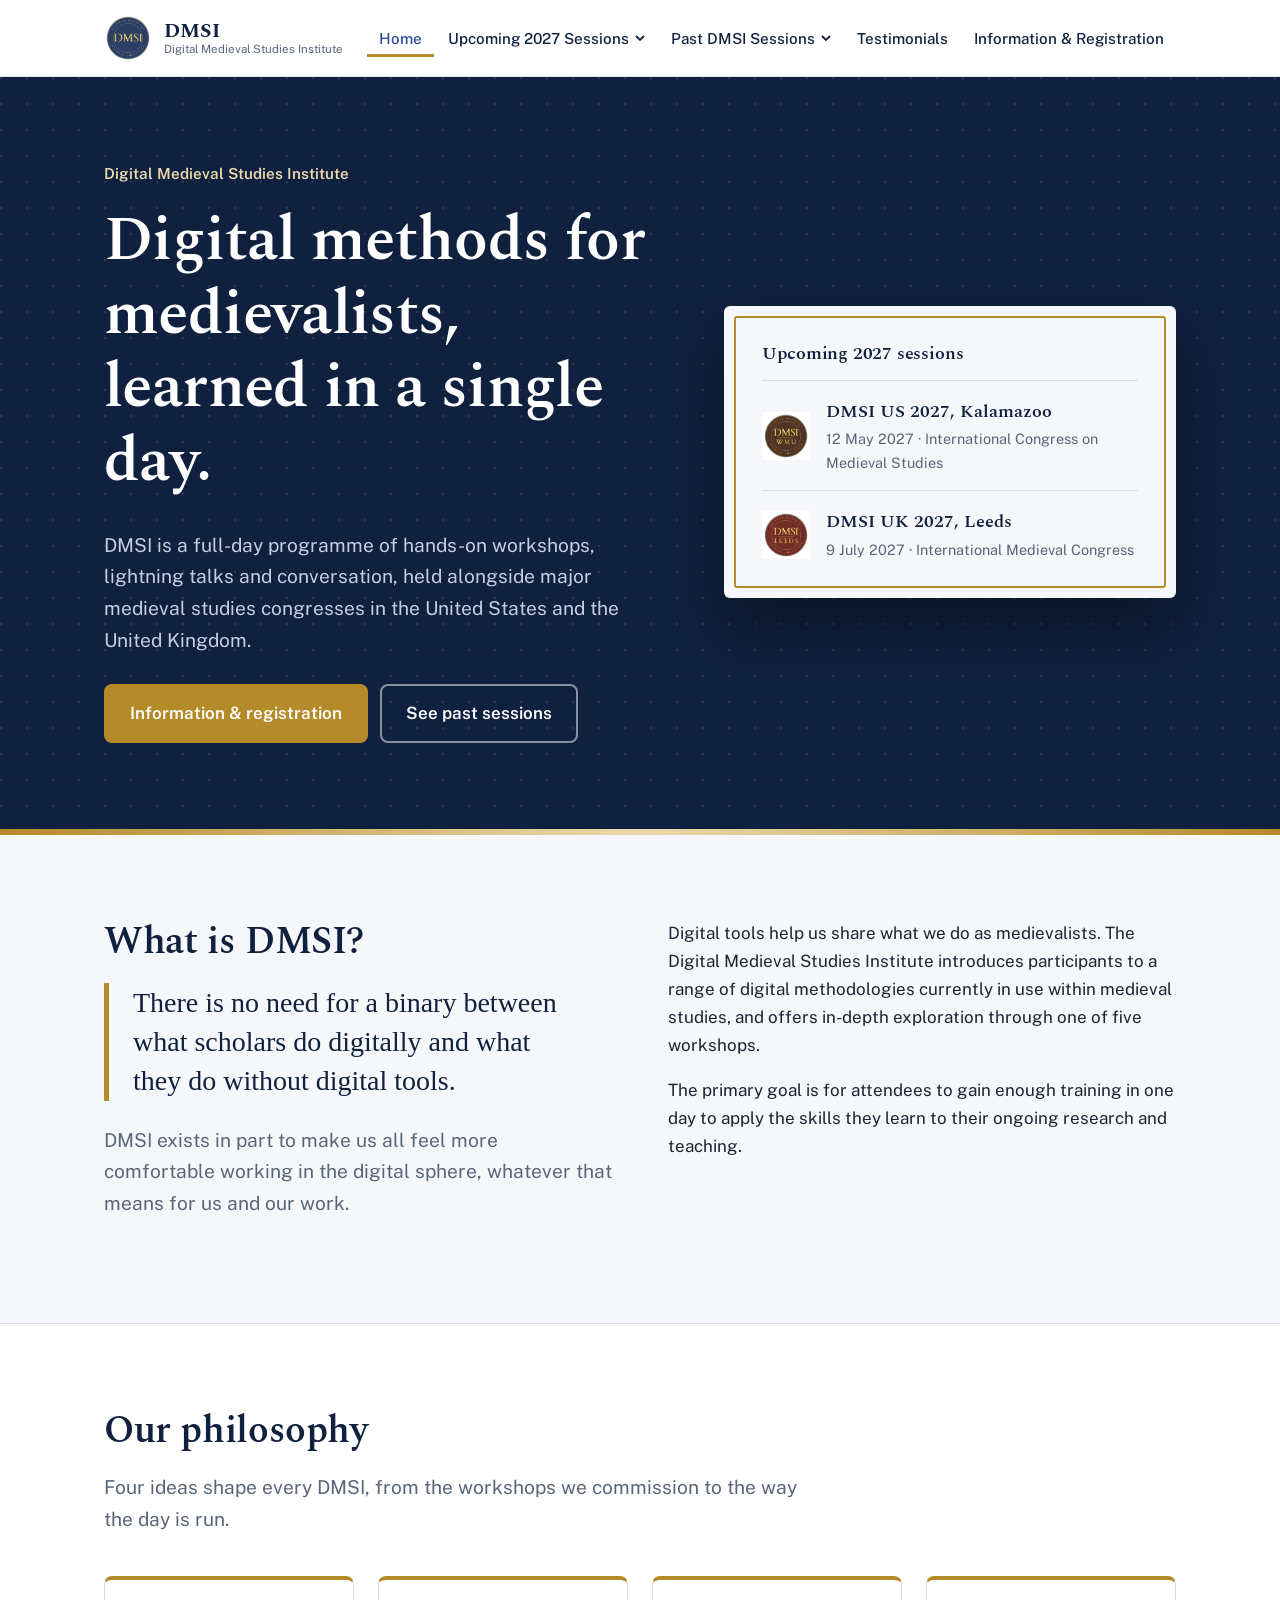
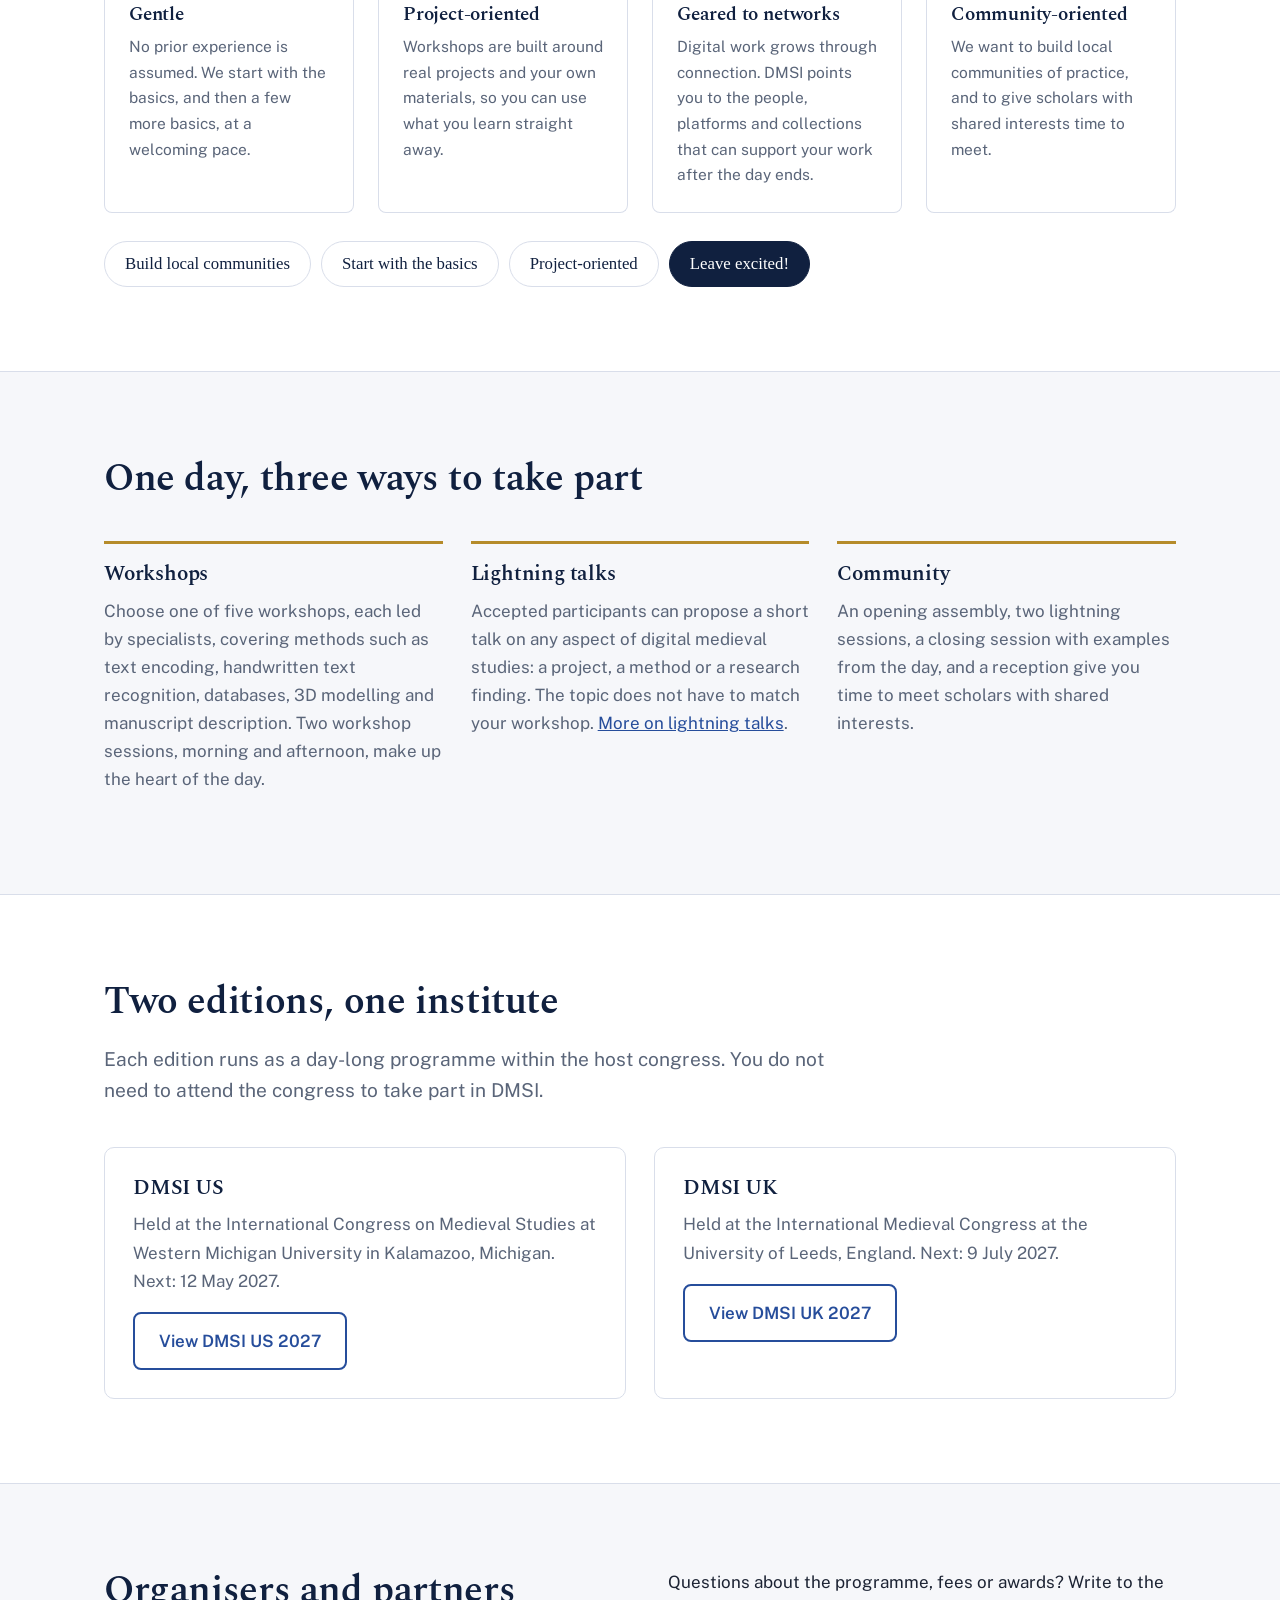
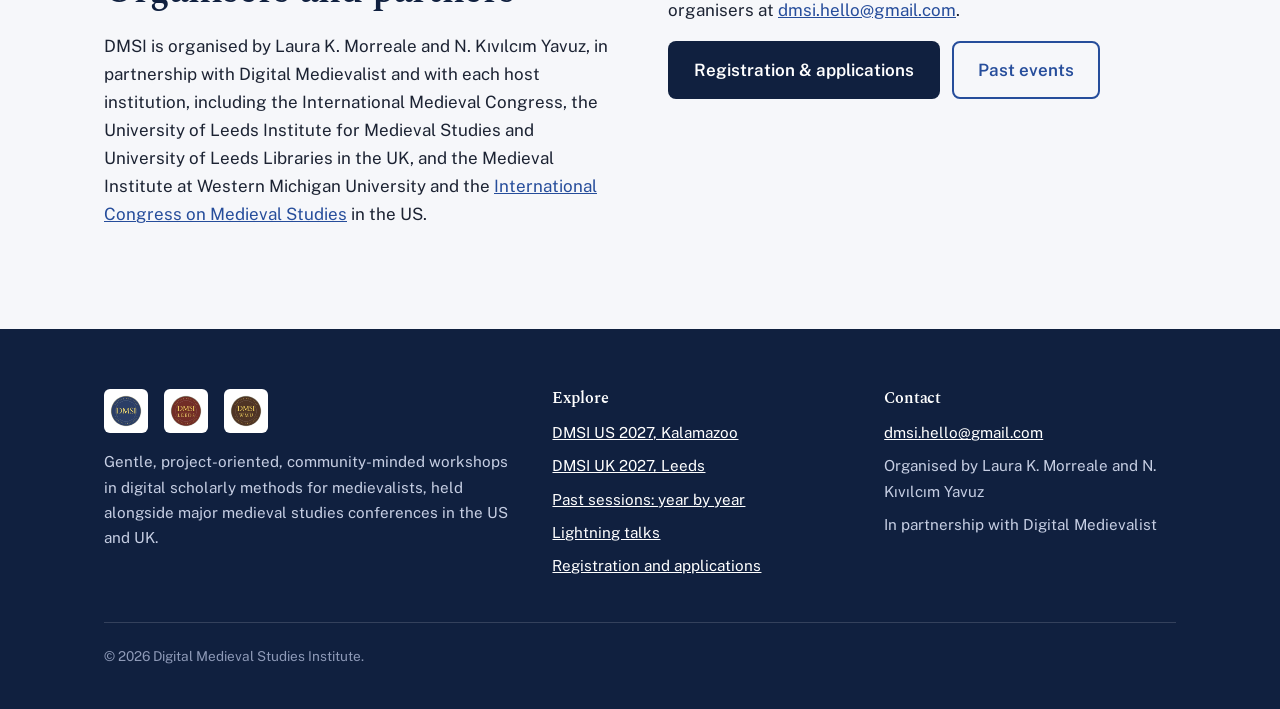
==== commit 84482428: "Rename to Past Events, add footer logo" ====
--- a/index.html
+++ b/index.html
@@ -109,13 +109,13 @@
     <div class="split">
       <div>
         <h2>Organisers and partners</h2>
-        <p>DMSI is organised by Laura K. Morreale and N. Kıvılcım Yavuz, in partnership with Digital Medievalist and with each host institution, including the International Medieval Congress, the University of Leeds Institute for Medieval Studies and University of Leeds Libraries in the UK, and the Medieval Institute at Western Michigan University in the US.</p>
+        <p>DMSI is organised by Laura K. Morreale and N. Kıvılcım Yavuz, in partnership with Digital Medievalist and with each host institution, including the International Medieval Congress, the University of Leeds Institute for Medieval Studies and University of Leeds Libraries in the UK, and the Medieval Institute at Western Michigan University and the <a href="https://wmich.edu/medievalcongress">International Congress on Medieval Studies</a> in the US.</p>
       </div>
       <div>
         <p>Questions about the programme, fees or awards? Write to the organisers at <a href="mailto:dmsi.hello@gmail.com">dmsi.hello@gmail.com</a>.</p>
         <div class="btn-row" style="margin-top:8px">
           <a class="btn btn-dark" href="register.html">Registration &amp; applications</a>
-          <a class="btn btn-outline" href="past-sessions.html">Past sessions</a>
+          <a class="btn btn-outline" href="past-sessions.html">Past events</a>
         </div>
       </div>
     </div>
